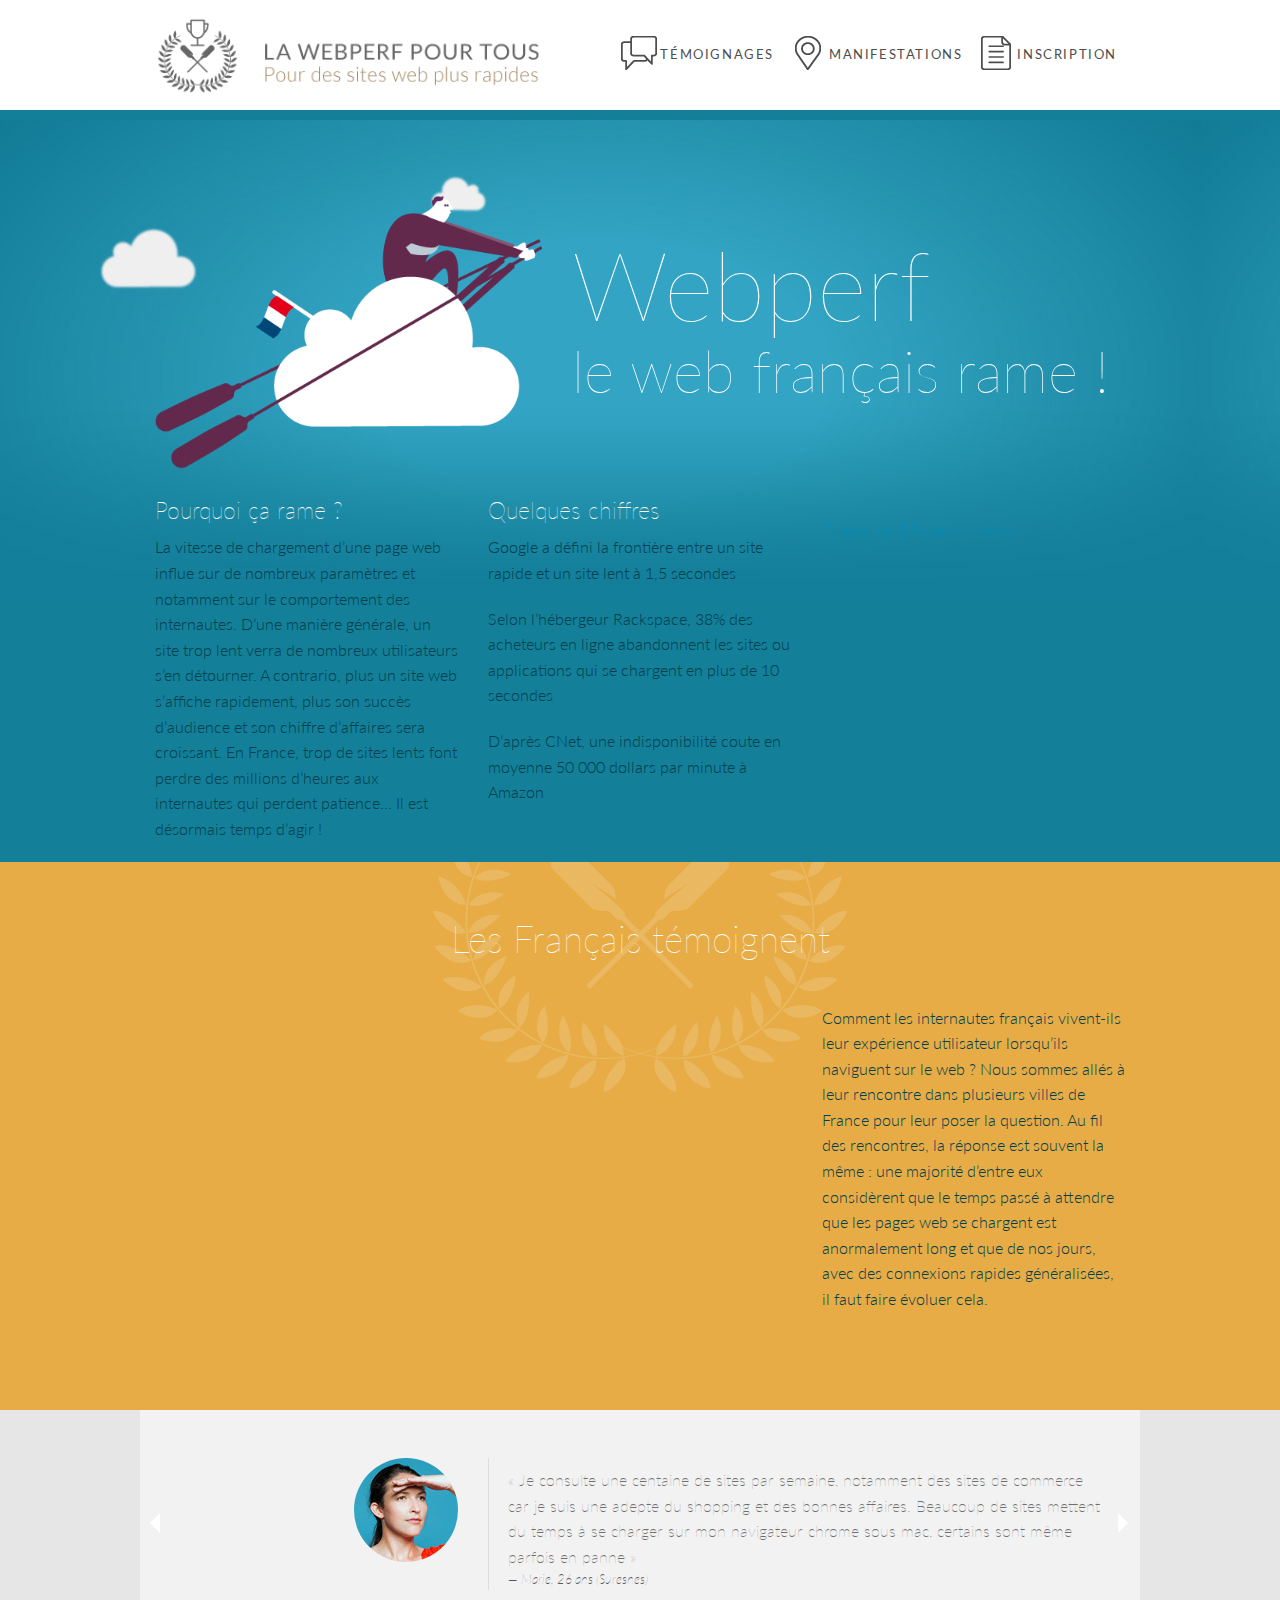
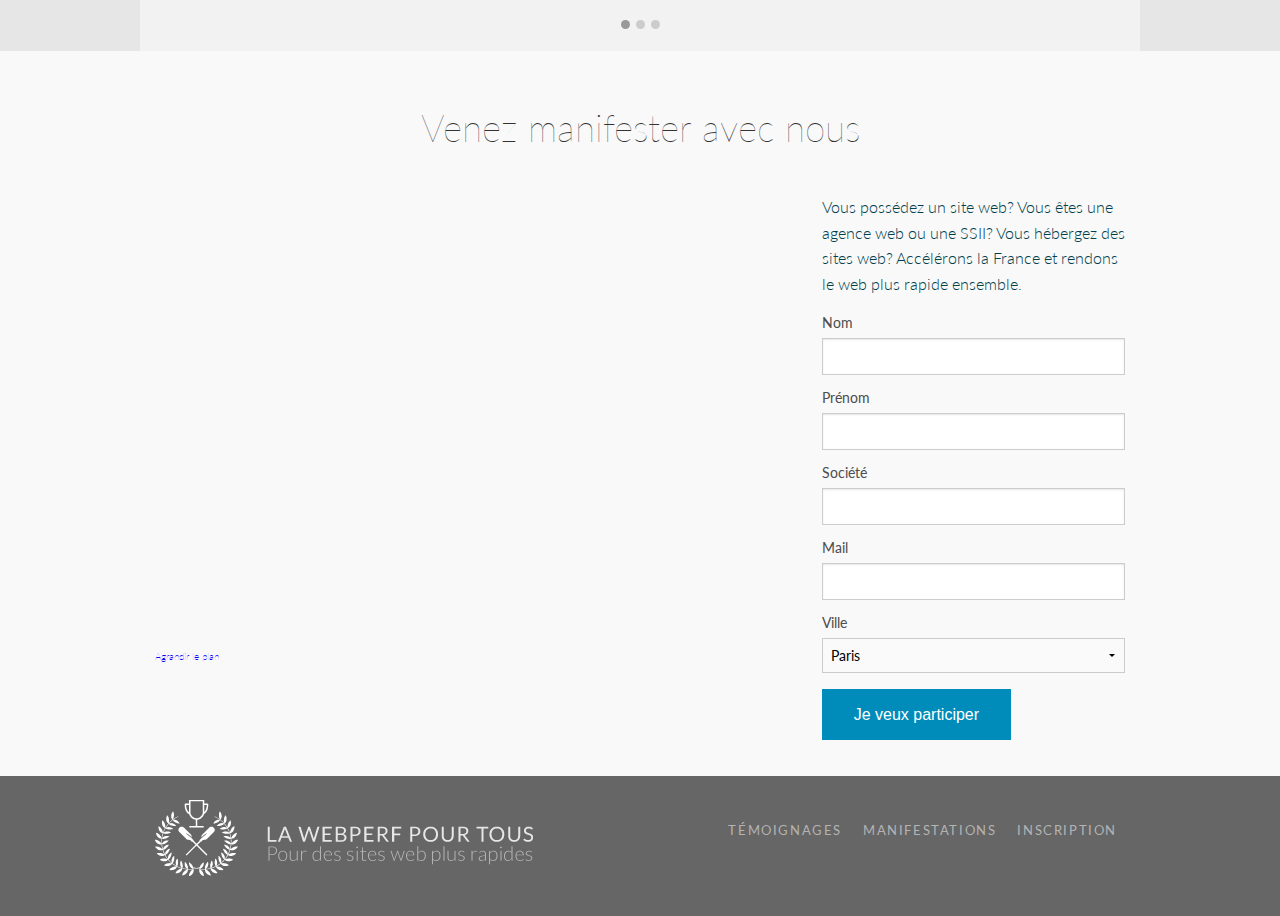
==== foundation-5/index.html @ eb403d14 "text update" ====
<!DOCTYPE html>
<!--[if IE 9]><html class="lt-ie10" lang="en" > <![endif]-->
<html class="no-js" lang="en" >

<head>
  <meta charset="utf-8">
  <meta name="viewport" content="width=device-width, initial-scale=1.0">
  <title>La webperf pour tous</title>

  <!-- If you are using CSS version, only link these 2 files, you may add app.css to use for your overrides if you like. -->
  <link rel="stylesheet" href="css/normalize.css">
  <link rel="stylesheet" href="css/foundation.css">

  <!-- If you are using the gem version, you need this only -->
  <link rel="stylesheet" href="css/app.css">
  <link href='http://fonts.googleapis.com/css?family=Lato:100,300,400,700,100italic,300italic,400italic,700italic' rel='stylesheet' type='text/css'>
  


  <script src="js/vendor/custom.modernizr.js"></script>

</head>
<body>
<div class="fixed">
	<div class="row">
	<div class="medium-5 column">
<a href="#index"><img src="img/logoTxtMid.png" alt="logoTxt"></a>
	</div>
	<div class="medium-7 column">
		<ul>
			<li class="temoignage"><a href="#video"> Témoignages</a></li>
			<li class="manif"><a href="#map"> Manifestations</a></li>
			<li class="sign"><a href="#map"> Inscription</a></li>
		</ul>
	</div>
	</div>
</div>
  <!-- NAV -->
<!--
  <div class="fixed">
  	<nav class="top-bar" data-topbar>
	  	<ul class="title-area">
		  	<li class="name">
			  	<h1><a href="#index"><img src="img/logoTxt.png" alt="logoTxtMid"></a></h1>
			</li> 
	</nav>
  </div>
-->
  <!-- body content here -->
<div id="index">
<section id="home-hero" class="hero" style="background-color:#1a85a1; background-image:url(img/hero.jpg); height:475px;">
	<div class="row">
		<div class="medium-4 large-5 column">
			<img src="img/rameur.png" alt="rameur" height="475px">
		</div>
		<div id="widget-twitter" class="medium-8 large-7 column">
			<h1>Webperf<br><small>le web français rame !</small></h1>

		</div>

	</div>
	<!------ deuxième étage #1a85a1 ---->
	<div class="row clearfix">
		<div class="medium-4 column">
			<h4>Pourquoi ça rame ?</h4>
			<p>La vitesse de chargement d’une page web influe sur de nombreux paramètres et notamment sur le comportement des internautes. D’une manière générale, un site trop lent verra de nombreux utilisateurs s’en détourner. A contrario, plus un site web s’affiche rapidement, plus son succès d’audience et son chiffre d’affaires sera croissant. En France, trop de sites lents font perdre des millions d’heures aux internautes qui perdent patience... Il est désormais temps d’agir !</p>
		</div>
		<div class="medium-4 column">
			<h4>Quelques chiffres</h4>
			<p>Google a défini la frontière entre un site rapide et un site lent à 1,5 secondes</p>
			<p>Selon l’hébergeur Rackspace, 38% des acheteurs en ligne abandonnent les sites ou applications qui se chargent en plus de 10 secondes</p>
			<p>D’après CNet, une indisponibilité coute en moyenne 50 000 dollars par minute à Amazon</p>
		</div>
		<div class="medium-4 column">
			<aside style="margin:2rem 0 2rem 0; height:260px;">
			 <a class="twitter-timeline" href="https://twitter.com/FlorentVincerot" data-widget-id="425033422533177344">Tweets de @FlorentVincerot</a>
<script>!function(d,s,id){var js,fjs=d.getElementsByTagName(s)[0],p=/^http:/.test(d.location)?'http':'https';if(!d.getElementById(id)){js=d.createElement(s);js.id=id;js.src=p+"://platform.twitter.com/widgets.js";fjs.parentNode.insertBefore(js,fjs);}}(document,"script","twitter-wjs");</script>
			</aside>
		</div>
	</div>


	
	<!------ troisième étage ---->
	<div id="video">
		<div class="row clearfix filigrane">
		<h2 class="text-center">Les Français témoignent</h2>
		

		<div class="small-12 medium-7 large-8 column" >
			<div class="flex-video widescreen">
  <iframe src="http://www.youtube.com/embed/aiBt44rrslw" width="400" height="225" frameborder="0" webkitAllowFullScreen mozallowfullscreen allowFullScreen></iframe>
  			</div>


  		</div>
  		<div class="small-12 medium-5 large-4 column">
		<p>Comment les internautes français vivent-ils leur expérience utilisateur lorsqu’ils naviguent sur le web ? Nous sommes allés à leur rencontre dans plusieurs villes de France pour leur poser la question. Au fil des rencontres, la réponse est souvent la même : une majorité d’entre eux considèrent que le temps passé à attendre que les pages web se chargent est anormalement long et que de nos jours, avec des connexions rapides généralisées, il faut faire évoluer cela.</p>
		</div>
<!--
	<div class="small-12 medium-10 medium-offset-2 large-4 large-offset-0 column"><h2>Les français rament</h2>
	<p>Lorem ipsum dolor sit amet, consectetur adipisicing elit, sed do eiusmod tempor incididunt ut labore et dolore magna aliqua. Ut enim ad minim veniam, quis nostrud exercitation ullamco laboris nisi ut aliquip ex ea commodo consequat. Duis aute irure dolor in reprehenderit in voluptate velit esse cillum dolore eu fugiat nulla pariatur. Excepteur sint occaecat cupidatat non proident, sunt in culpa qui officia deserunt mollit anim id est laborum.</p>
	</div>
-->

	</div>
	</div>
	
	<!------ quatrième étage ---->
	<div id="testimonial">
	<div class="row clearfix" style="background-color:#F2F2F2;">

		
		<ul class="example-orbit-content" data-orbit style="margin-top:3em;">
  <li data-orbit-slide="headline-1">
    <div class="small-3 medium-4 column">
    <img src="img/avatar.jpg" alt="avatar" width="104" height="104" style="border-radius:100%;" class="right">
    </div>
    <div class="small-9 medium-8 column">
		<blockquote>« Je consulte une centaine de sites par semaine, notamment des sites de commerce car je suis une adepte du shopping et des bonnes affaires. Beaucoup de sites mettent du temps à se charger sur mon navigateur chrome sous mac, certains sont même parfois en panne »<cite>Marie, 26 ans (Suresnes)</cite>
		</blockquote>
    </div>
  </li>
  <li data-orbit-slide="headline-2">
    <div class="small-4 medium-4 column">
    <img src="img/avatar.jpg" alt="avatar" width="104" height="104" style="border-radius:100%;" class="right">
    </div>
    <div class="small-8 medium-8 column">
		<blockquote>« Passionné de photographie, je charge énormément d’images au cours de ma navigation web. Les sites que je consulte sont souvent lents et j’ai l’impression de perdre mon temps alors que je dispose d’une connexion en fibre optique »<cite>Hervé, 43 ans (Lyon)</cite>
		</blockquote>
    </div>
  </li>
  <li data-orbit-slide="headline-3">
    <div class="small-3 medium-4 column">
    <img src="img/avatar.jpg" alt="avatar" width="104" height="104" style="border-radius:100%;" class="right">
    </div>
    <div class="small-9 medium-8 column">
		<blockquote>« J’ai changé de fournisseur d’accès en pensant que mon surf en ligne allait s’améliorer mais j’ai compris que c’était en fait les sites web qui mettaient beaucoup trop de temps à se charger »<cite>Sophie, 32 ans (Angers)</cite>
		</blockquote>
    </div>
  </li>
</ul>
	</div>
	</div>

	
	<!------ cinquième étage ---->
	<div id="map">
	<div class="row clearfix">
		<h2 style="color:#333;" class="text-center">Venez manifester avec nous</h2>
		

		<div class="small-12 medium-6 large-8 column">
			<iframe width="100%" height="450px" frameborder="0" scrolling="no" marginheight="0" marginwidth="0" src="https://maps.google.fr/maps?f=q&amp;source=embed&amp;hl=fr&amp;geocode=&amp;q=paris&amp;aq=&amp;sll=46.301406,4.833984&amp;sspn=4.326434,8.217773&amp;gl=fr&amp;ie=UTF8&amp;hq=&amp;hnear=Paris,+%C3%8Ele-de-France&amp;t=m&amp;ll=46.589069,3.295898&amp;spn=10.5718,17.578125&amp;z=5&amp;iwloc=A&amp;output=embed">
			</iframe><br /><small><a href="https://maps.google.fr/maps?f=q&amp;source=embed&amp;hl=fr&amp;geocode=&amp;q=paris&amp;aq=&amp;sll=46.301406,4.833984&amp;sspn=4.326434,8.217773&amp;gl=fr&amp;ie=UTF8&amp;hq=&amp;hnear=Paris,+%C3%8Ele-de-France&amp;t=m&amp;ll=46.589069,3.295898&amp;spn=10.5718,17.578125&amp;z=5&amp;iwloc=A" style="color:#0000FF;text-align:left">Agrandir le plan</a></small>


  		</div>
  		<div class="small-12 medium-6 large-4 column">
		<p>Vous possédez un site web? Vous êtes une agence web ou une SSII? Vous hébergez des sites web? Accélérons la France et rendons le web plus rapide ensemble.</p>
		
		<form>
  <div class="row">
    <div class="large-12 columns">
      <label>Nom</label>
      <input type="text"  />
    </div>
  </div>
  <div class="row">
    <div class="large-12 columns">
      <label>Prénom</label>
      <input type="text" />
    </div>
  </div>
  <div class="row">
    <div class="large-12 columns">
      <label>Société</label>
      <input type="text" />
    </div>
  </div>  
  <div class="row">
    <div class="large-12 columns">
      <label>Mail</label>
      <input type="text" />
    </div>
  </div>
  <div class="row">
	  <div class="large-12 columns">
		  <label>Ville</label>
  <select name="ville" size="1">
<option>Paris
<option>Lyon
<option>Marseille
<option>Strasbourg
<option>Lille
<option>Toulouse
<option>Nantes
<option>Rennes
<option>Angers
<option>Nice
<option>Montpellier
<option>Bordeaux
<option>Dijon
<option>Besançon
<option>Grenoble
<option>Brest
<option>Reims
<option>Clermont-Ferrand
<option>Caen
<option>Poitiers
<option>Rouen
<option>Mulhouse
<option>Ma ville n'est pas listée


</select>
</div>
</div>
	
  <button type="submit">Je veux participer</button>	
  </form>
  
  

		
		</div>


	</div>
	</div>


<div id="footer">
		<div class="row clearfix">
	<div class="medium-8 large-6 column">
<a href="#index" id="logoWhite"><img src="img/logoTxtWhite.png" alt="logoTxt"></a>
	</div>
	<div class="medium-4 large-6 column">
		<ul>
			<li><a href="#video"> Témoignages</a></li>
			<li><a href="#map"> Manifestations</a></li>
			<li><a href="#map"> Inscription</a></li>
		</ul>
	</div>
	</div>
</div>
<!--
<div class="footer-bottom">

	<div class="row">
		<div class="medium-4 medium-4 push-8 columns">
		<ul class="social">
			<li><a href="#">Link</a></li>
			<li><a href="#">Link</a></li>
			<li><a href="#">Link</a></li>
		</ul>
		
		</div>
		<div class="medium-8 medium-8 pull-4 columns">
		<a class="logo" href="#">Logo</a>
		<ul class="links">
			<li><a href="#">Link</a></li>
			<li><a href="#">Link</a></li>
			<li><a href="#">Link</a></li>
			<li><a href="#">Link</a></li>
			<li><a href="#">Link</a></li>
		</ul>
			
		</div>
	</div>
</div>
-->
</section>


</div>


</div>



  <script src="js/vendor/jquery.js"></script>
  <script src="js/foundation.min.js"></script>
  <script>
$(document).foundation({
  orbit: {
    animation: 'slide',
    pause_on_hover: true,
    animation_speed: 280,
    navigation_arrows: true,
    bullets: true,
    slide_number: false,
    stack_on_small: false,
    timer: false,
  }
});
</script>
</body>
</html>
---- foundation-5/css/app.css ----
body {background-color: #137f99; color:#FFF; font-family: 'Lato', sans-serif; font-weight: 100;}
.fixed {background-color:#fff;padding: 1rem; width: 100%;}
.fixed ul, #footer ul {display: block; float: right; margin-top: 1rem; list-style: none;}
.fixed li, #footer li {display: inline-block;padding: 0 0.5rem;}
.fixed a, #footer a {color: #4d4d4d; font-weight: 400; text-transform: uppercase; font-size: 0.8rem; letter-spacing: 0.1rem;}
.fixed a:hover, #footer a {color: #A3855E;}

.fixed li {background: url(../img/icone42x.png) no-repeat; height: 42px; padding-left: 42px; padding-top: 8px;}
li.temoignage {}
li.manif {background-position-y: -42px;}
li.sign {background-position-y: -84px;}

.top-bar {background-color: #eeeaea; height:64px; padding-top: 4px;}
.top-bar.expanded .title-area { background-color: #eeeaea; height: 64px;}
.top-bar-section ul {margin-top: 0; background-color: #eeeaea;}
.top-bar-section li a:not(.button) {
    padding: 0px 15px;
    line-height: 45px;
    background: none repeat scroll 0% 0% #eeeaea;
}

.top-bar-section li a:not(.button):hover {
    padding: 0px 15px;
    line-height: 45px;
    background: none repeat scroll 0% 0% #e8e3e3;
    margin-top: 15px;
}
.top-bar-section ul li > a {color: #4D4D4D;}
.top-bar-section ul li > a:hover {color: #4D4D4D;}
#home-hero {margin-top: 7.5rem;}

#home-hero h1, #home-hero h2, #home-hero h1 small, #home-hero h4{color:#FFF; font-family: 'Lato', sans-serif; font-weight: 100;}

#home-hero h1{line-height: 4.5rem; margin-top: 8rem; font-size: 6rem;margin-bottom: 3rem;}
#home-hero h1 small {line-height: 1rem;}
h2 {margin: 3.2rem 0 2.5rem 0;}
#widget-twitter {}





#home-hero p{color: #003F4E ; font-family: 'Lato', sans-serif; font-weight: 300;}

#video {background-color:#E7AC45;}

#testimonial {background-color:#E6E6E6;}
#map {background-color:#F9F9F9;}
#footer { background-color: #666; padding: 1.5rem 0;}
#footer a {color: #B3B3B3;}
#logoWhite {display: block; margin-bottom: 1rem;}

.footer-bottom {
    background: none repeat scroll 0% 0% rgb(51, 51, 51);
    padding: 24px 0px 10px;
    color: rgb(102,102,102);
}
.filigrane {background:url(../img/bg_ecusson.png) no-repeat center -150px ;}

.footer-bottom ul.links li a {color: rgb (102, 102, 102);}
.footer-bottom ul.links li a:hover {color: rgb (119, 119, 119);}

.logo {display:inline-block; float:left;}
.footer-bottom ul.links { display: block; margin-bottom: 8px;} 
.footer-bottom ul.links li { margin:0; display: inline-block; padding: 0;}
.footer-bottom ul.links li a {color: rgb (102, 102, 102) !important; text-decoration: underline;}
.footer-bottom ul.links li a:hover {color: rgb (119, 119, 119);}

/* - - - - - - - - - - - - M E D I A    Q U E R I E S - - - - - - - - - - - -  */
/*Small screens*/
@media only screen { 


} /* Define mobile styles */

@media only screen and (max-width: 40em) { 
	#home-hero h1{line-height: 2.5rem; margin-top: 1rem; font-size: 4rem;margin-bottom: 2rem;}
	#home-hero h2, #home-hero h4{font-weight: 300;}
	.fixed ul, #footer ul {width: 90%; margin: 0 auto; text-align: center; float: none;}
	
} /* max-width 640px, mobile-only styles, use when QAing mobile issues */

/* // Medium screens */
@media only screen and (min-width: 40.063em) { } /* min-width 641px, medium screens */

@media only screen and (min-width: 40.063em) and (max-width: 64em) { } /* min-width 641px and max-width 1024px, use when QAing tablet-only issues */

/* // Large screens */
@media only screen and (min-width: 64.063em) { } /* min-width 1025px, large screens */

@media only screen and (min-width: 64.063em) and (max-width: 90em) { } /* min-width 1024px and max-width 1440px, use when QAing large screen-only issues */

/* // XLarge screens */
@media only screen and (min-width: 90.063em) { } /* min-width 1441px, xlarge screens */

@media only screen and (min-width: 90.063em) and (max-width: 120em) { } /* min-width 1441px and max-width 1920px, use when QAing xlarge screen-only issues */

/* // XXLarge screens */
@media only screen and (min-width: 120.063em) { } /* min-width 1921px, xlarge screens */
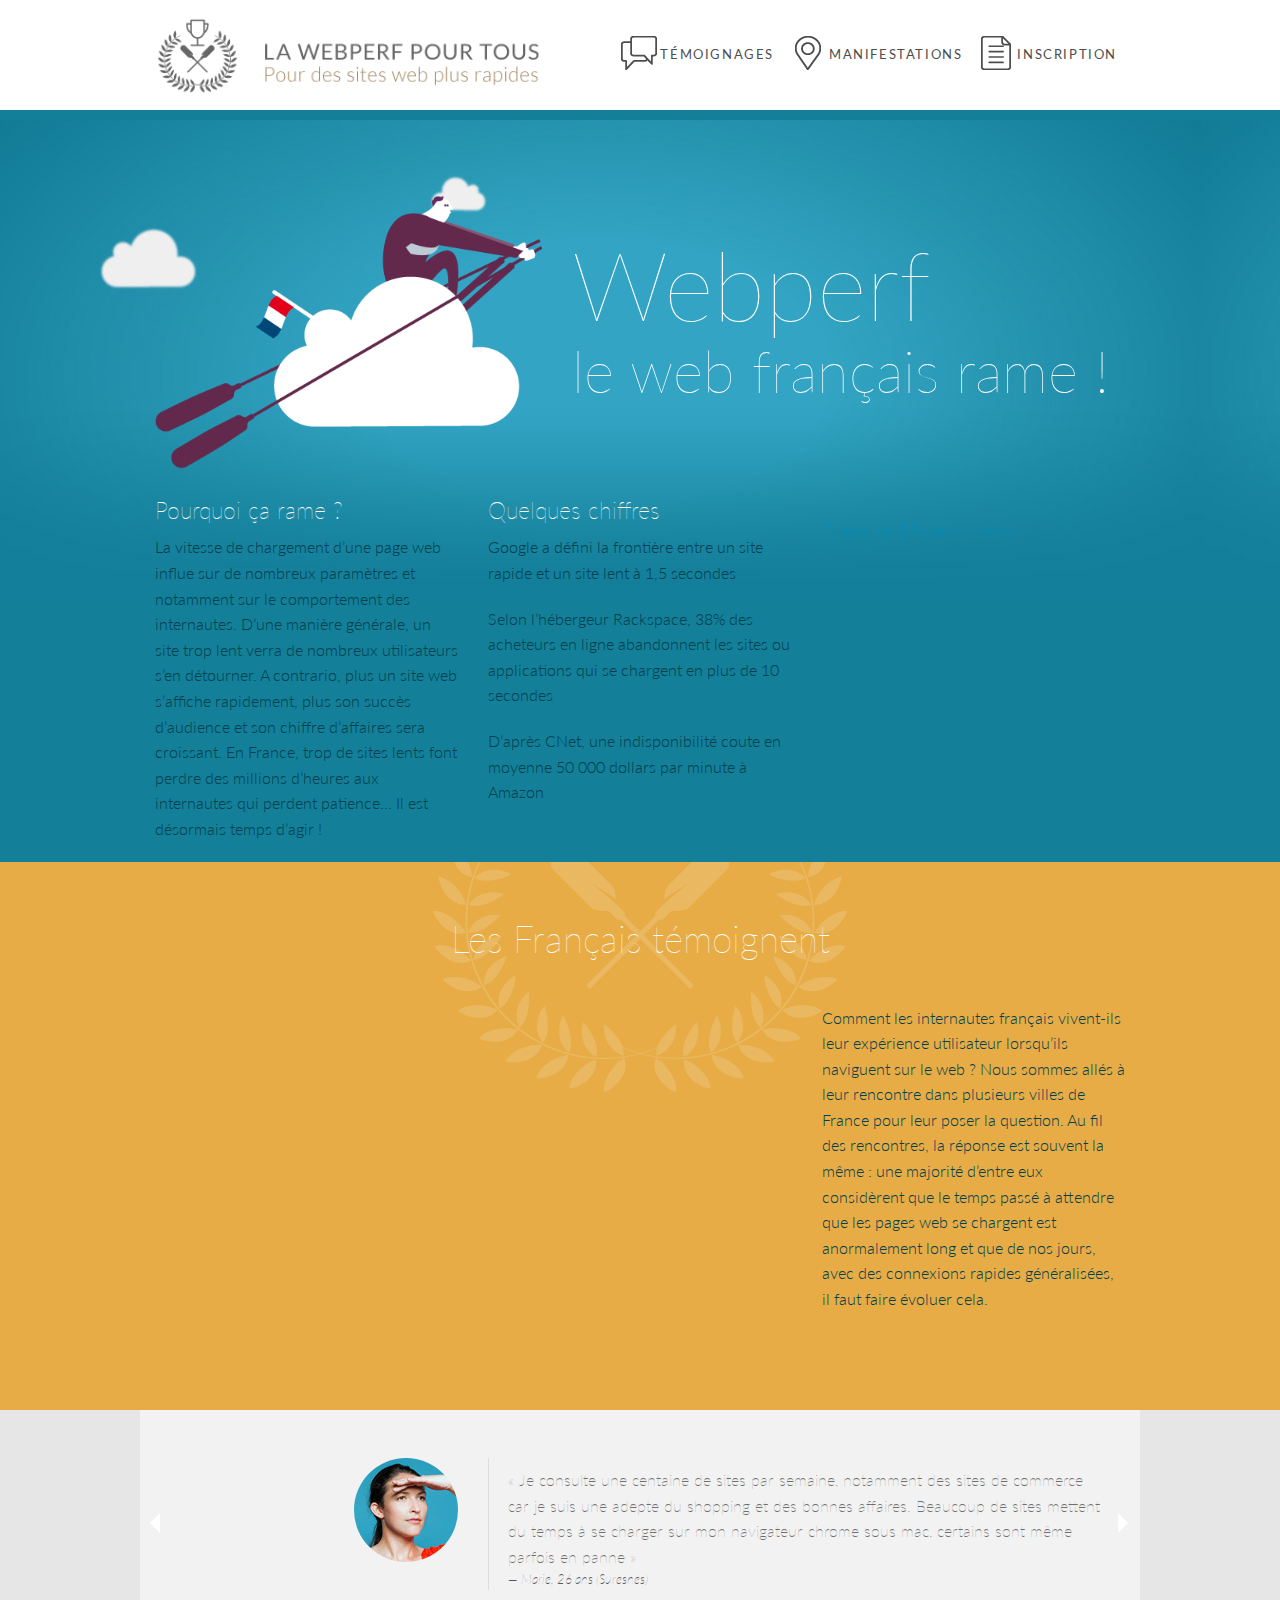
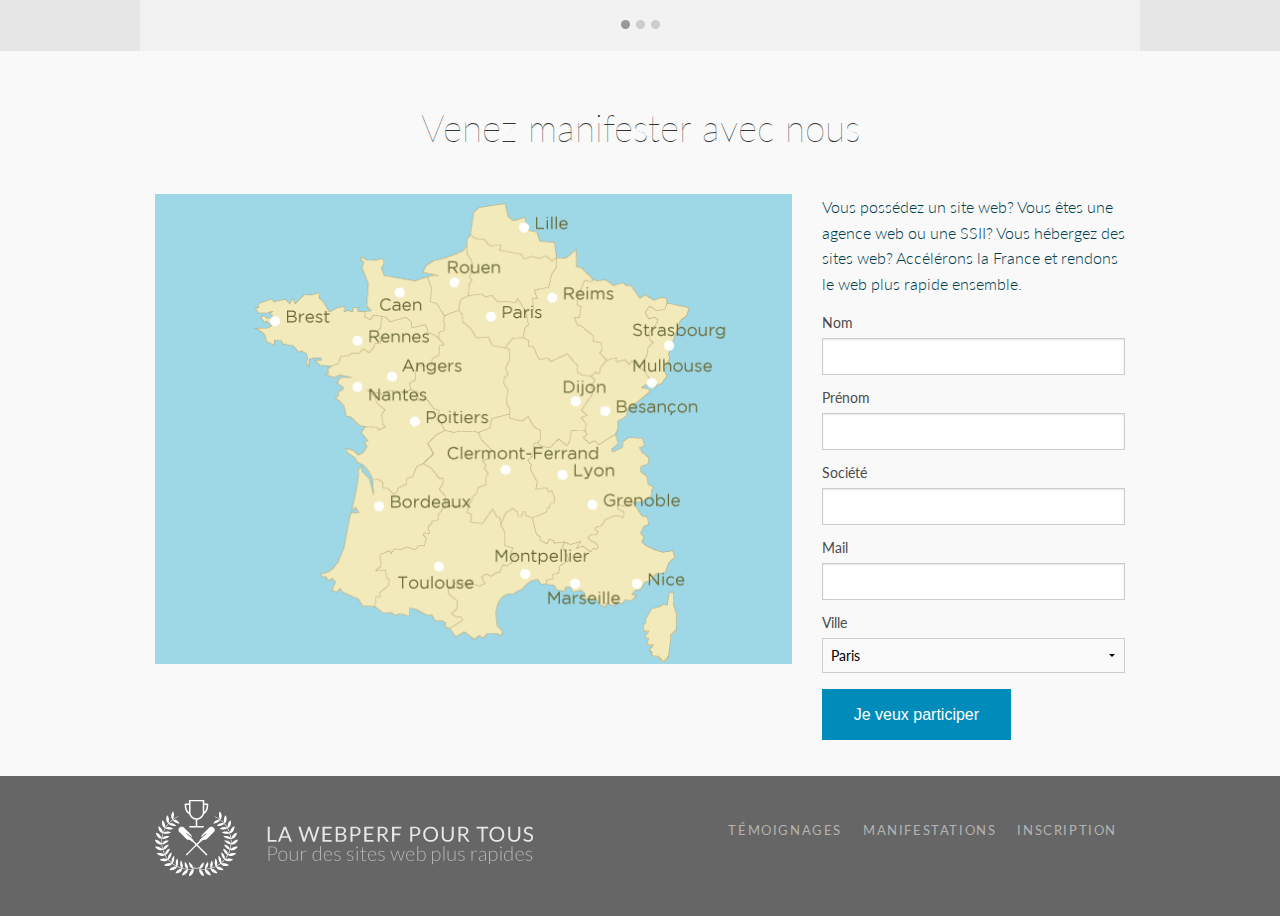
==== commit a7ac4aa4: "delete google map, bitmap map added" ====
--- a/foundation-5/index.html
+++ b/foundation-5/index.html
@@ -151,10 +151,8 @@
 		
 
 		<div class="small-12 medium-6 large-8 column">
-			<iframe width="100%" height="450px" frameborder="0" scrolling="no" marginheight="0" marginwidth="0" src="https://maps.google.fr/maps?f=q&amp;source=embed&amp;hl=fr&amp;geocode=&amp;q=paris&amp;aq=&amp;sll=46.301406,4.833984&amp;sspn=4.326434,8.217773&amp;gl=fr&amp;ie=UTF8&amp;hq=&amp;hnear=Paris,+%C3%8Ele-de-France&amp;t=m&amp;ll=46.589069,3.295898&amp;spn=10.5718,17.578125&amp;z=5&amp;iwloc=A&amp;output=embed">
-			</iframe><br /><small><a href="https://maps.google.fr/maps?f=q&amp;source=embed&amp;hl=fr&amp;geocode=&amp;q=paris&amp;aq=&amp;sll=46.301406,4.833984&amp;sspn=4.326434,8.217773&amp;gl=fr&amp;ie=UTF8&amp;hq=&amp;hnear=Paris,+%C3%8Ele-de-France&amp;t=m&amp;ll=46.589069,3.295898&amp;spn=10.5718,17.578125&amp;z=5&amp;iwloc=A" style="color:#0000FF;text-align:left">Agrandir le plan</a></small>
-
-
+			
+<img src="img/carte.png" alt="carte" width="642" height="474">
   		</div>
   		<div class="small-12 medium-6 large-4 column">
 		<p>Vous possédez un site web? Vous êtes une agence web ou une SSII? Vous hébergez des sites web? Accélérons la France et rendons le web plus rapide ensemble.</p>
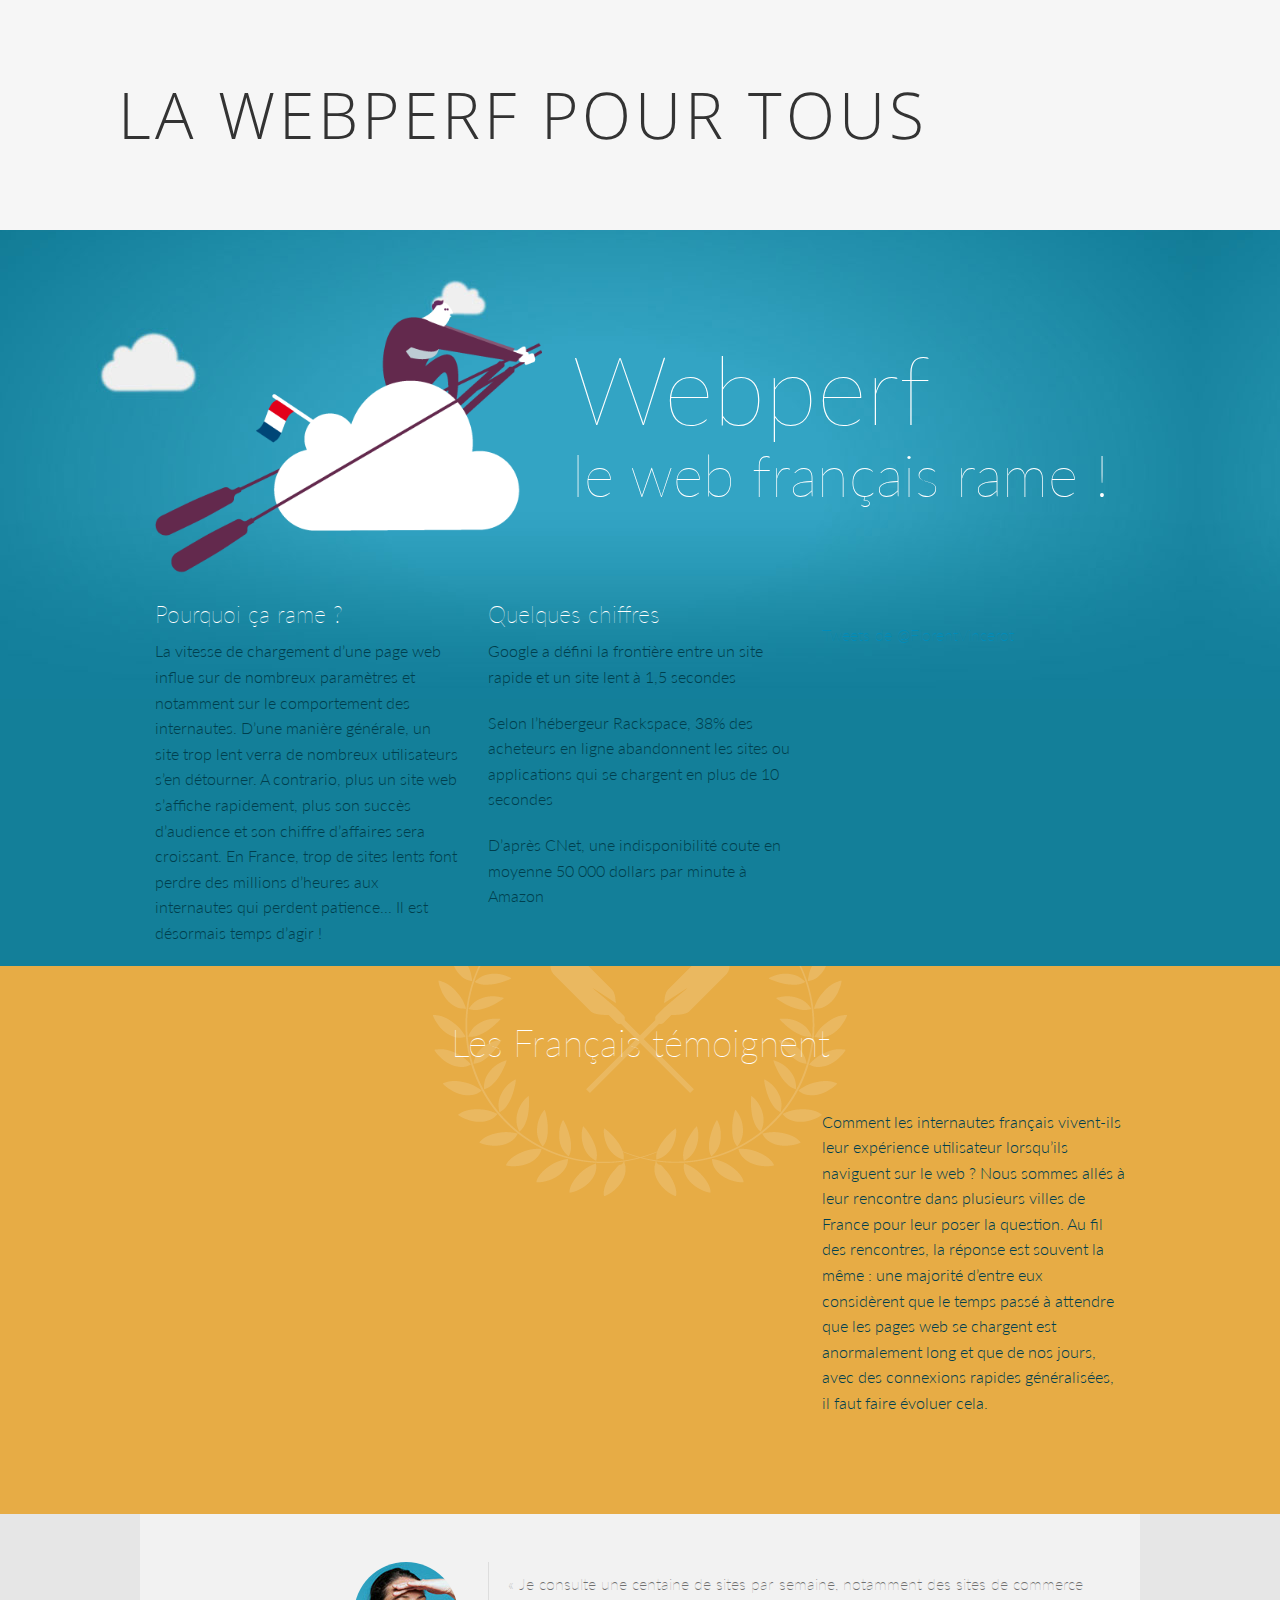
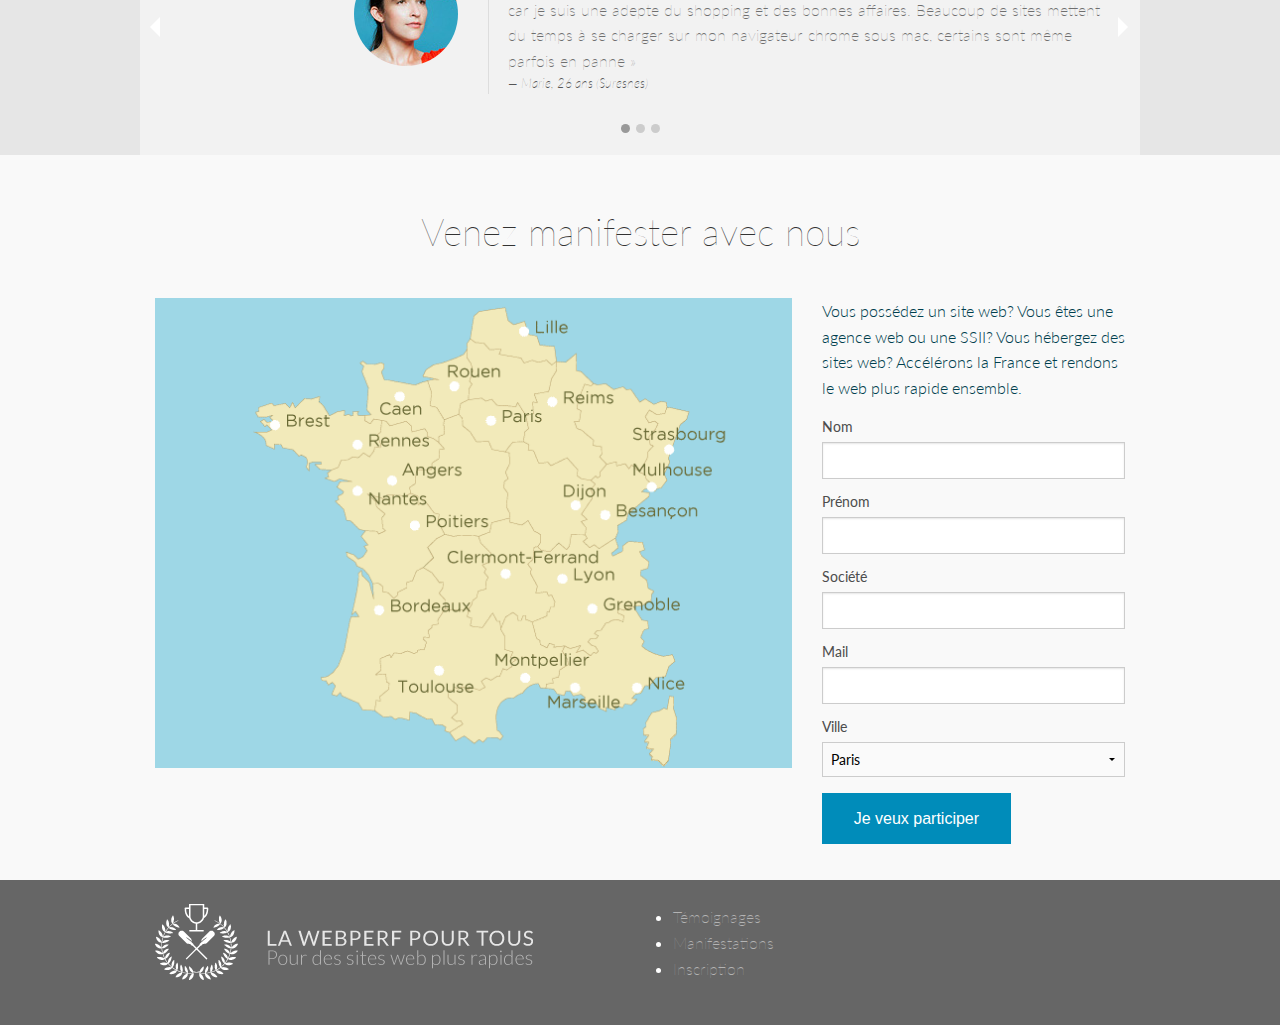
==== commit b5078a05: "add files to test the blueprint menu" ====
--- a/foundation-5/index.html
+++ b/foundation-5/index.html
@@ -10,6 +10,9 @@
   <!-- If you are using CSS version, only link these 2 files, you may add app.css to use for your overrides if you like. -->
   <link rel="stylesheet" href="css/normalize.css">
   <link rel="stylesheet" href="css/foundation.css">
+  
+<!--   		<link rel="stylesheet" type="text/css" href="css/default.css" /> -->
+		<link rel="stylesheet" type="text/css" href="css/component.css" />
 
   <!-- If you are using the gem version, you need this only -->
   <link rel="stylesheet" href="css/app.css">
@@ -21,12 +24,41 @@
 
 </head>
 <body>
+			<div class="cbp-af-header">
+				<div class="cbp-af-inner">
+					<h1>LA WEBPERF POUR TOUS</h1>
+					<nav>
+						<a href="#">Broccoli</a>
+						<a href="#">Almonds</a>
+						<a href="#">Pears</a>
+						<a href="#">Oranges</a>
+					</nav>
+				</div>
+			</div>
+<!--
+<div class="fixed">
+  <nav class="top-bar" data-topbar>
+	  <ul class="title-area">
+	  	<li class="name"><h1>la webperf pour tous</h1></li>
+	  	 <li class="toggle-topbar menu-icon"><a href="#">Menu</a></li>
+	  </ul>
+	  <section class="top-bar-section">
+	  	<ul class="right">
+	  		<li class="temoignage"><a href="#video"> Témoignages</a></li>
+			<li class="manif"><a href="#map"> Manifestations</a></li>
+			<li class="sign"><a href="#map"> Inscription</a></li>
+	  	</ul>
+	  </section>
+  </nav>
+</div>
+-->
+<!--
 <div class="fixed">
 	<div class="row">
+	<div class="medium-7 column"><img src="img/logo.png" alt="logoTxt" class="left">
+<a href="#index" id="logotype">LA WEBPERF POUR TOUS<br><span>Pour des sites web plus rapides</span></a>
+	</div>
 	<div class="medium-5 column">
-<a href="#index"><img src="img/logoTxtMid.png" alt="logoTxt"></a>
-	</div>
-	<div class="medium-7 column">
 		<ul>
 			<li class="temoignage"><a href="#video"> Témoignages</a></li>
 			<li class="manif"><a href="#map"> Manifestations</a></li>
@@ -35,6 +67,7 @@
 	</div>
 	</div>
 </div>
+-->
   <!-- NAV -->
 <!--
   <div class="fixed">
@@ -47,7 +80,7 @@
   </div>
 -->
   <!-- body content here -->
-<div id="index">
+<div id="index" style="margin-top:14em">
 <section id="home-hero" class="hero" style="background-color:#1a85a1; background-image:url(img/hero.jpg); height:475px;">
 	<div class="row">
 		<div class="medium-4 large-5 column">
@@ -294,5 +327,8 @@
   }
 });
 </script>
+		<!-- classie.js by @desandro: https://github.com/desandro/classie -->
+		<script src="js/classie.js"></script>
+		<script src="js/cbpAnimatedHeader.min.js"></script>
 </body>
 </html>--- a/foundation-5/css/default.css
+++ b/foundation-5/css/default.css
@@ -0,0 +1,211 @@
+/* General Blueprint Style */
+@import url(http://fonts.googleapis.com/css?family=Lato:300,400,700);
+@font-face {
+	font-family: 'bpicons';
+	src:url('../fonts/bpicons/bpicons.eot');
+	src:url('../fonts/bpicons/bpicons.eot?#iefix') format('embedded-opentype'),
+		url('../fonts/bpicons/bpicons.woff') format('woff'),
+		url('../fonts/bpicons/bpicons.ttf') format('truetype'),
+		url('../fonts/bpicons/bpicons.svg#bpicons') format('svg');
+	font-weight: normal;
+	font-style: normal;
+} /* Made with http://icomoon.io/ */
+
+*, *:after, *:before { -webkit-box-sizing: border-box; -moz-box-sizing: border-box; box-sizing: border-box; }
+body, html { font-size: 100%; padding: 0; margin: 0;}
+
+/* Clearfix hack by Nicolas Gallagher: http://nicolasgallagher.com/micro-clearfix-hack/ */
+.clearfix:before, .clearfix:after { content: " "; display: table; }
+.clearfix:after { clear: both; }
+
+body {
+    font-family: 'Lato', Calibri, Arial, sans-serif;
+    color: #47a3da;
+}
+
+a {
+	color: #f0f0f0;
+	text-decoration: none;
+}
+
+a:hover {
+	color: #000;
+}
+
+.container {
+	position: relative;
+	margin-top: 15em;
+}
+
+.container > header,
+.main section > div {
+	width: 90%;
+	max-width: 69em;
+	margin: 0 auto;
+	padding: 2.875em 1.875em 1.875em;
+}
+
+.container > header h1 {
+	font-size: 2.125em;
+	line-height: 1.3;
+	margin: 0 0 0.6em 0;
+	float: left;
+	font-weight: 400;
+}
+
+.container > header > span {
+	display: block;
+	position: relative;
+	z-index: 9999;
+	font-weight: 700;
+	text-transform: uppercase;
+	letter-spacing: 0.5em;
+	padding: 0 0 0.6em 0.1em;
+}
+
+.container > header > span span:after {
+	width: 30px;
+	height: 30px;
+	left: -12px;
+	font-size: 50%;
+	top: -8px;
+	font-size: 75%;
+	position: relative;
+}
+
+.container > header > span span:hover:before {
+	content: attr(data-content);
+	text-transform: none;
+	text-indent: 0;
+	letter-spacing: 0;
+	font-weight: 300;
+	font-size: 110%;
+	padding: 0.8em 1em;
+	line-height: 1.2;
+	text-align: left;
+	left: auto;
+	margin-left: 4px;
+	position: absolute;
+	color: #fff;
+	background: #47a3da;
+}
+
+.container > header nav {
+	float: right;
+	text-align: center;
+}
+
+.container > header nav a {
+	display: inline-block;
+	position: relative;
+	text-align: left;
+	width: 2.5em;
+	height: 2.5em;
+	background: #fff;
+	border-radius: 50%;
+	margin: 0 0.1em;
+	border: 4px solid #47a3da;
+}
+
+.container > header nav a > span {
+	display: none;
+}
+
+.container > header nav a:hover:before {
+	content: attr(data-info);
+	color: #47a3da;
+	position: absolute;
+	width: 600%;
+	top: 120%;
+	text-align: right;
+	right: 0;
+	pointer-events: none;
+}
+
+.container > header nav a:hover {
+	background: #47a3da;
+}
+
+.bp-icon:after {
+	font-family: 'bpicons';
+	speak: none;
+	font-style: normal;
+	font-weight: normal;
+	font-variant: normal;
+	text-transform: none;
+	text-align: center;
+	color: #47a3da;
+	-webkit-font-smoothing: antialiased;
+}
+
+.container > header nav .bp-icon:after {
+	position: absolute;
+	top: 0;
+	left: 0;
+	width: 100%;
+	height: 100%;
+	line-height: 2;
+	text-indent: 0;
+}
+
+.container > header nav a:hover:after {
+	color: #fff;
+}
+
+.bp-icon-next:after {
+	content: "\e000";
+}
+.bp-icon-drop:after {
+	content: "\e001";
+}
+.bp-icon-archive:after {
+	content: "\e002";
+}
+.bp-icon-about:after {
+	content: "\e003";
+}
+.bp-icon-prev:after {
+	content: "\e004";
+}
+
+.main > section:nth-child(even) {
+	background: #87cef8;
+	color: #fff;
+}
+
+.main section:first-child > div {
+	padding-top: 0em;
+}
+
+.main section p {
+	margin: 0;
+	padding: 1em 0;
+	font-size: 1.8em;
+	line-height: 1.5;
+}
+
+@media screen and (max-width: 55em) {
+
+	.container > header h1,
+	.container > header nav {
+		float: none;
+	}
+
+	.container > header > span,
+	.container > header h1 {
+		text-align: center;
+	}
+
+	.container > header nav {
+		margin: 0 auto;
+	}
+
+	.container > header > span {
+		text-indent: 30px;
+	}
+
+	.main section p {
+		padding: 2em 5%;
+		font-size: 1.4em;
+	}
+}--- a/foundation-5/css/component.css
+++ b/foundation-5/css/component.css
@@ -0,0 +1,128 @@
+.cbp-af-header {
+	position: fixed;
+	top: 0;
+	left: 0;
+	width: 100%;
+	background: #f6f6f6;
+	z-index: 10000;
+	height: 230px;
+	overflow: hidden;
+	-webkit-transition: height 0.3s;
+	-moz-transition: height 0.3s;
+	transition: height 0.3s;
+}
+
+.cbp-af-header .cbp-af-inner {
+	width: 90%;
+	max-width: 69em;
+	margin: 0 auto;
+	padding: 0 1.875em;
+}
+
+.cbp-af-header h1,
+.cbp-af-header nav {
+	display: inline-block;
+	position: relative;
+}
+
+ /* We just have one-lined elements, so we'll center the elements with the line-height set to the height of the header */
+.cbp-af-header h1,
+.cbp-af-header nav a {
+	line-height: 230px;
+}
+
+.cbp-af-header h1 {
+	text-transform: uppercase;
+	color: #333;
+	letter-spacing: 4px;
+	font-size: 4em;
+	margin: 0;
+	float: left;
+}
+
+.cbp-af-header nav {
+	float: right;
+}
+
+.cbp-af-header nav a {
+	color: #aaa;
+	font-weight: 700;
+	margin: 0 0 0 20px;
+	font-size: 1.4em;
+}
+
+.cbp-af-header nav a:hover {
+	color: #333;
+}
+
+/* Transitions and class for reduced height */
+.cbp-af-header h1,
+.cbp-af-header nav a {
+	-webkit-transition: all 0.3s;
+	-moz-transition: all 0.3s;
+	transition: all 0.3s;
+}
+
+.cbp-af-header.cbp-af-header-shrink {
+	height: 90px;
+}
+
+.cbp-af-header.cbp-af-header-shrink h1,
+.cbp-af-header.cbp-af-header-shrink nav a {
+	line-height: 90px;
+}
+
+.cbp-af-header.cbp-af-header-shrink h1 {
+	font-size: 2em;
+}
+
+/* Example Media Queries */
+@media screen and (max-width: 55em) {
+	
+	.cbp-af-header .cbp-af-inner {
+		width: 100%;
+	}
+
+	.cbp-af-header h1,
+	.cbp-af-header nav {
+		display: block;
+		margin: 0 auto;
+		text-align: center;
+		float: none;
+	}
+
+	.cbp-af-header h1,
+	.cbp-af-header nav a {
+		line-height: 115px;
+	}
+
+	.cbp-af-header nav a {
+		margin: 0 10px;
+	}
+
+	.cbp-af-header.cbp-af-header-shrink h1,
+	.cbp-af-header.cbp-af-header-shrink nav a {
+		line-height: 45px;
+	}
+
+	.cbp-af-header.cbp-af-header-shrink h1 {
+		font-size: 2em;
+	}
+
+	.cbp-af-header.cbp-af-header-shrink nav a {
+		font-size: 1em;
+	}
+}
+
+@media screen and (max-width: 32.25em) {
+	.cbp-af-header nav a {
+		font-size: 1em;
+	}
+}
+
+@media screen and (max-width: 24em) {
+	.cbp-af-header nav a,
+	.cbp-af-header.cbp-af-header-shrink nav a {
+		line-height: 1;
+	}
+}
--- a/foundation-5/css/app.css
+++ b/foundation-5/css/app.css
@@ -1,15 +1,24 @@
 body {background-color: #137f99; color:#FFF; font-family: 'Lato', sans-serif; font-weight: 100;}
+/*
 .fixed {background-color:#fff;padding: 1rem; width: 100%;}
 .fixed ul, #footer ul {display: block; float: right; margin-top: 1rem; list-style: none;}
 .fixed li, #footer li {display: inline-block;padding: 0 0.5rem;}
 .fixed a, #footer a {color: #4d4d4d; font-weight: 400; text-transform: uppercase; font-size: 0.8rem; letter-spacing: 0.1rem;}
 .fixed a:hover, #footer a {color: #A3855E;}
+.fixed a span {color: #A3855E;}
+*/
 
-.fixed li {background: url(../img/icone42x.png) no-repeat; height: 42px; padding-left: 42px; padding-top: 8px;}
+#logotype {font-size: 1.2rem; line-height: 1rem; margin-top: 1rem;}
+#logotype span {font-size: 0.8rem;}
+
+
+li.temoignage, li.manif,li.sign {background: url(../img/icone42x.png) no-repeat;}
+li.name {background: url(../img/logo.png) no-repeat;}
 li.temoignage {}
 li.manif {background-position-y: -42px;}
 li.sign {background-position-y: -84px;}
 
+/*
 .top-bar {background-color: #eeeaea; height:64px; padding-top: 4px;}
 .top-bar.expanded .title-area { background-color: #eeeaea; height: 64px;}
 .top-bar-section ul {margin-top: 0; background-color: #eeeaea;}
@@ -27,7 +36,7 @@
 }
 .top-bar-section ul li > a {color: #4D4D4D;}
 .top-bar-section ul li > a:hover {color: #4D4D4D;}
-#home-hero {margin-top: 7.5rem;}
+*/
 
 #home-hero h1, #home-hero h2, #home-hero h1 small, #home-hero h4{color:#FFF; font-family: 'Lato', sans-serif; font-weight: 100;}
 
@@ -76,7 +85,7 @@
 @media only screen and (max-width: 40em) { 
 	#home-hero h1{line-height: 2.5rem; margin-top: 1rem; font-size: 4rem;margin-bottom: 2rem;}
 	#home-hero h2, #home-hero h4{font-weight: 300;}
-	.fixed ul, #footer ul {width: 90%; margin: 0 auto; text-align: center; float: none;}
+/* 	.fixed ul, #footer ul {width: 90%; margin: 0 auto; text-align: center; float: none;} */
 	
 } /* max-width 640px, mobile-only styles, use when QAing mobile issues */
 
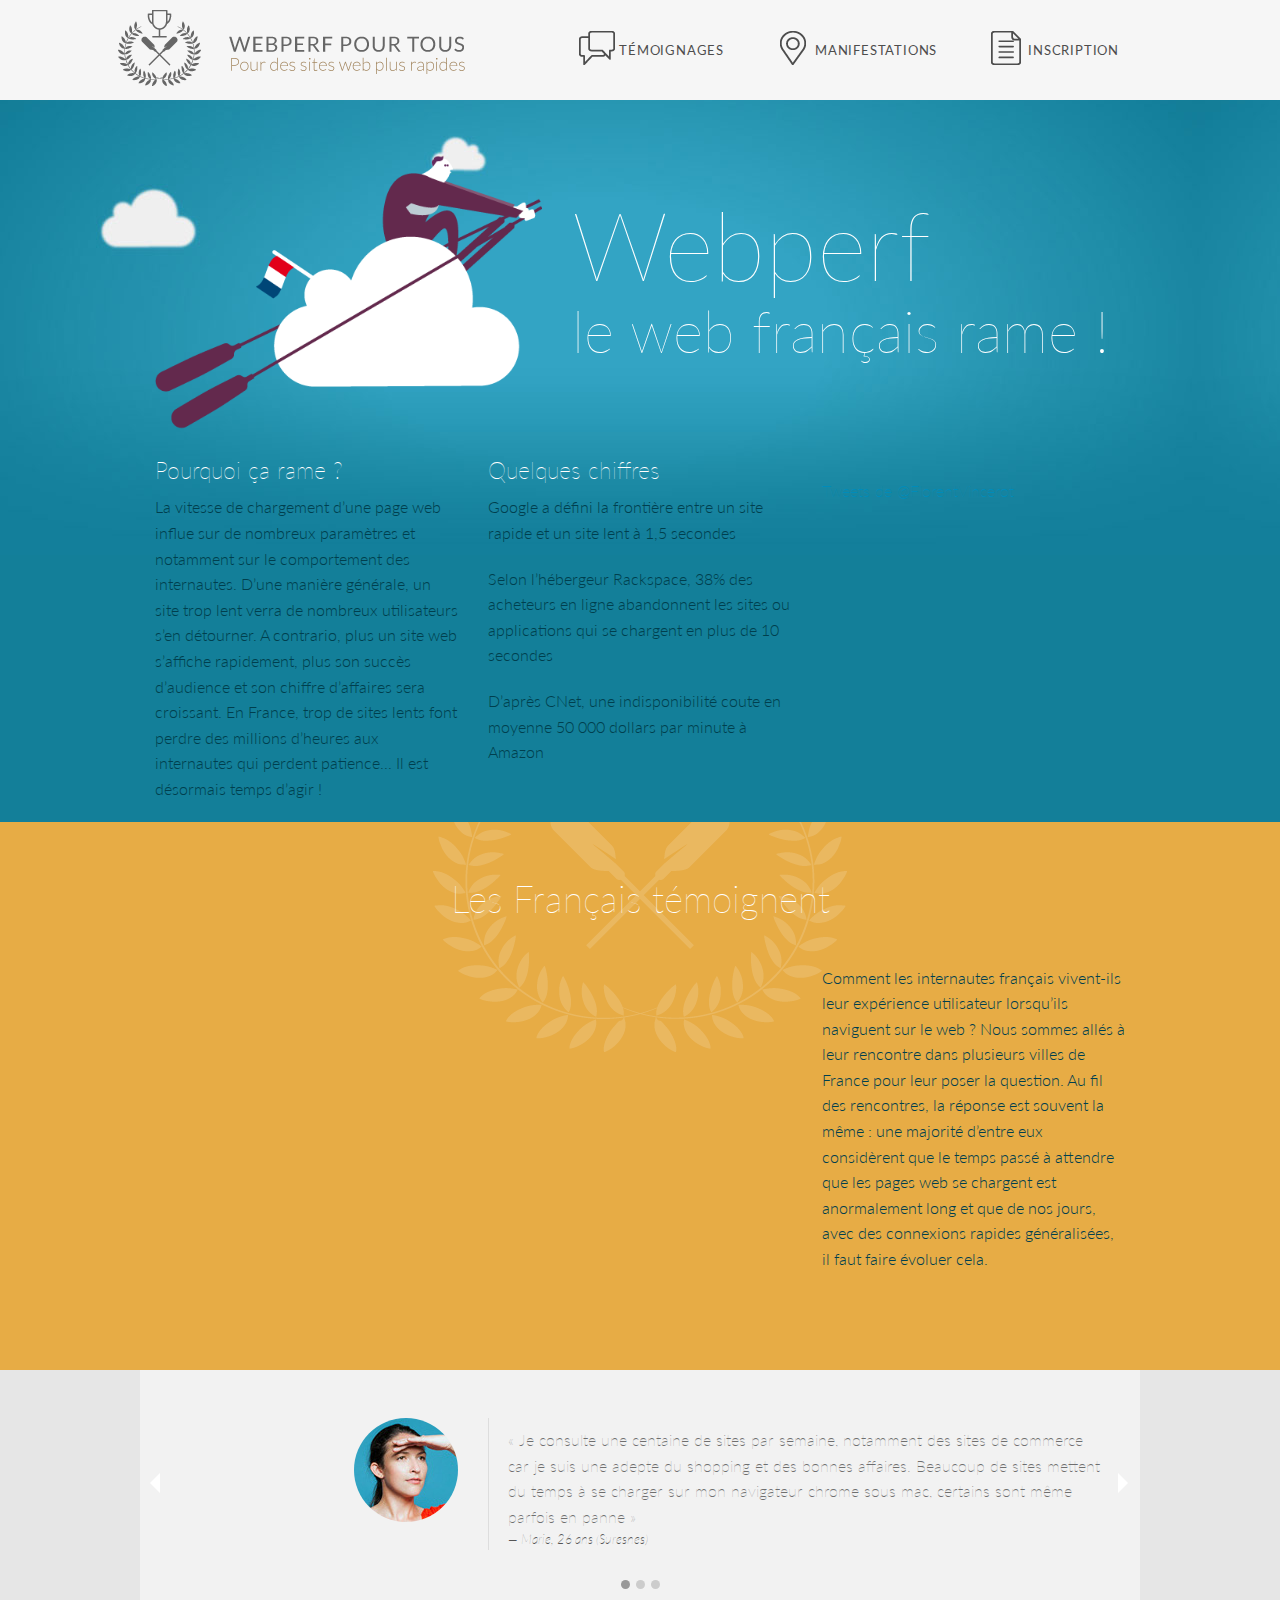
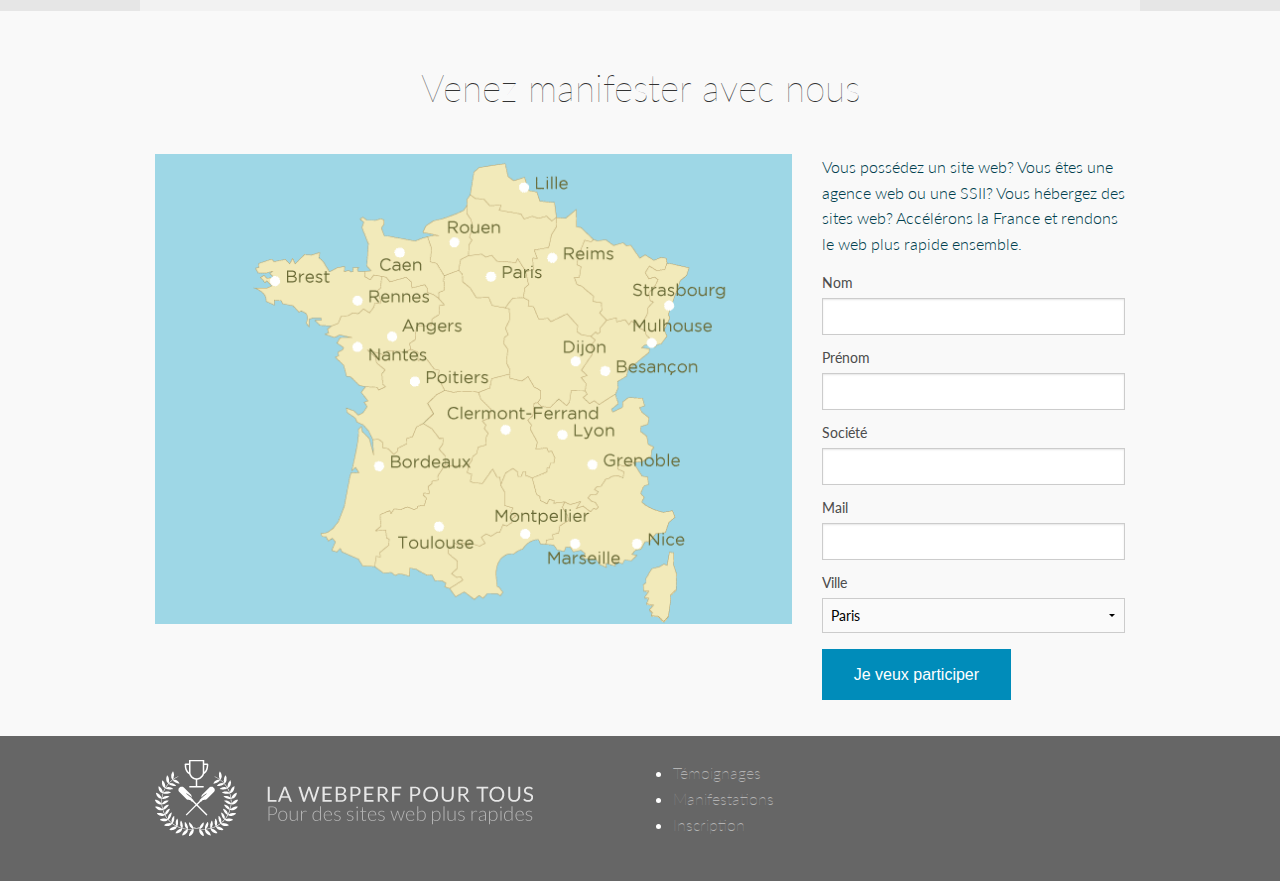
==== commit f2d944b1: "menu stable" ====
--- a/foundation-5/index.html
+++ b/foundation-5/index.html
@@ -26,12 +26,11 @@
 <body>
 			<div class="cbp-af-header">
 				<div class="cbp-af-inner">
-					<h1>LA WEBPERF POUR TOUS</h1>
+					<img src="img/logoTxt.png" alt="logoTxt">
 					<nav>
-						<a href="#">Broccoli</a>
-						<a href="#">Almonds</a>
-						<a href="#">Pears</a>
-						<a href="#">Oranges</a>
+						<a href="#video" class="temoignages"> Témoignages</a>
+						<a href="#map" class="manifestations"> Manifestations</a>
+						<a href="#map" class="inscription"> Inscription</a>
 					</nav>
 				</div>
 			</div>
@@ -80,7 +79,7 @@
   </div>
 -->
   <!-- body content here -->
-<div id="index" style="margin-top:14em">
+<div id="index" style="margin-top:5em">
 <section id="home-hero" class="hero" style="background-color:#1a85a1; background-image:url(img/hero.jpg); height:475px;">
 	<div class="row">
 		<div class="medium-4 large-5 column">
--- a/foundation-5/css/component.css
+++ b/foundation-5/css/component.css
@@ -5,7 +5,7 @@
 	width: 100%;
 	background: #f6f6f6;
 	z-index: 10000;
-	height: 230px;
+	height: 100px;
 	overflow: hidden;
 	-webkit-transition: height 0.3s;
 	-moz-transition: height 0.3s;
@@ -19,25 +19,63 @@
 	padding: 0 1.875em;
 }
 
-.cbp-af-header h1,
+.cbp-af-header img,
 .cbp-af-header nav {
 	display: inline-block;
 	position: relative;
 }
 
  /* We just have one-lined elements, so we'll center the elements with the line-height set to the height of the header */
-.cbp-af-header h1,
+.cbp-af-header img,
 .cbp-af-header nav a {
-	line-height: 230px;
+	line-height: 100px;
 }
+/*
+.temoignages:before {
+content: "";
+display: block;
+position: absolute;
+z-index: -1;
+top: 28px;
+left: 10px;
+width:42px;
+height: 42px;
+background: url(../img/icone42x.png) no-repeat;
+}
+.manifestations:before {
+content: "";
+display: block;
+position: absolute;
+top: 28px;
+left:180px;
+width:42px;
+height: 42px;
+background: url(../img/icone42x.png) no-repeat;
+background-position-y: -42px;
+}
+.inscription:before {
+content: "";
+display: block;
+position: absolute;
+top: 28px;
+left:369px;
+width:42px;
+height: 42px;
+background: url(../img/icone42x.png) no-repeat;
+background-position-y: -84px;
+}
+*/
 
-.cbp-af-header h1 {
+
+
+.cbp-af-header img {
 	text-transform: uppercase;
 	color: #333;
 	letter-spacing: 4px;
-	font-size: 4em;
-	margin: 0;
+	font-size: 1.5em;
+	margin: 10px 0 0 0;
 	float: left;
+	max-width: 347px;
 }
 
 .cbp-af-header nav {
@@ -46,17 +84,21 @@
 
 .cbp-af-header nav a {
 	color: #aaa;
-	font-weight: 700;
-	margin: 0 0 0 20px;
-	font-size: 1.4em;
+	margin: 0 0 0 0px;
+	font-size: 1em;
+	color: #4d4d4d; font-weight: 400; text-transform: uppercase; font-size: 0.8rem; letter-spacing: 0.05rem;
+	padding: 15px 43px;
 }
+a.temoignages {	background: url(../img/icone42x.png) no-repeat;}
+a.manifestations {	background: url(../img/icone42x.png) no-repeat 0 -42px;}
+a.inscription {	background: url(../img/icone42x.png) no-repeat 0 -84px;}
 
 .cbp-af-header nav a:hover {
 	color: #333;
 }
 
 /* Transitions and class for reduced height */
-.cbp-af-header h1,
+.cbp-af-header img,
 .cbp-af-header nav a {
 	-webkit-transition: all 0.3s;
 	-moz-transition: all 0.3s;
@@ -64,16 +106,19 @@
 }
 
 .cbp-af-header.cbp-af-header-shrink {
-	height: 90px;
+	height: 60px;
 }
 
-.cbp-af-header.cbp-af-header-shrink h1,
+.cbp-af-header.cbp-af-header-shrink img,
 .cbp-af-header.cbp-af-header-shrink nav a {
-	line-height: 90px;
+	line-height: 60px;
+	font-size: 0.6rem;
 }
 
-.cbp-af-header.cbp-af-header-shrink h1 {
-	font-size: 2em;
+.cbp-af-header.cbp-af-header-shrink img {
+	font-size: 0.8em;
+	max-width: 250px;
+	margin-top: 3px;
 }
 
 /* Example Media Queries */
@@ -83,29 +128,30 @@
 		width: 100%;
 	}
 
-	.cbp-af-header h1,
+	.cbp-af-header img,
 	.cbp-af-header nav {
 		display: block;
-		margin: 0 auto;
+		margin: 10px auto;
 		text-align: center;
 		float: none;
 	}
 
-	.cbp-af-header h1,
+	.cbp-af-header img,
 	.cbp-af-header nav a {
 		line-height: 115px;
+		color: fuchsia;
 	}
 
 	.cbp-af-header nav a {
 		margin: 0 10px;
 	}
 
-	.cbp-af-header.cbp-af-header-shrink h1,
+	.cbp-af-header.cbp-af-header-shrink img,
 	.cbp-af-header.cbp-af-header-shrink nav a {
 		line-height: 45px;
 	}
 
-	.cbp-af-header.cbp-af-header-shrink h1 {
+	.cbp-af-header.cbp-af-header-shrink img {
 		font-size: 2em;
 	}
 
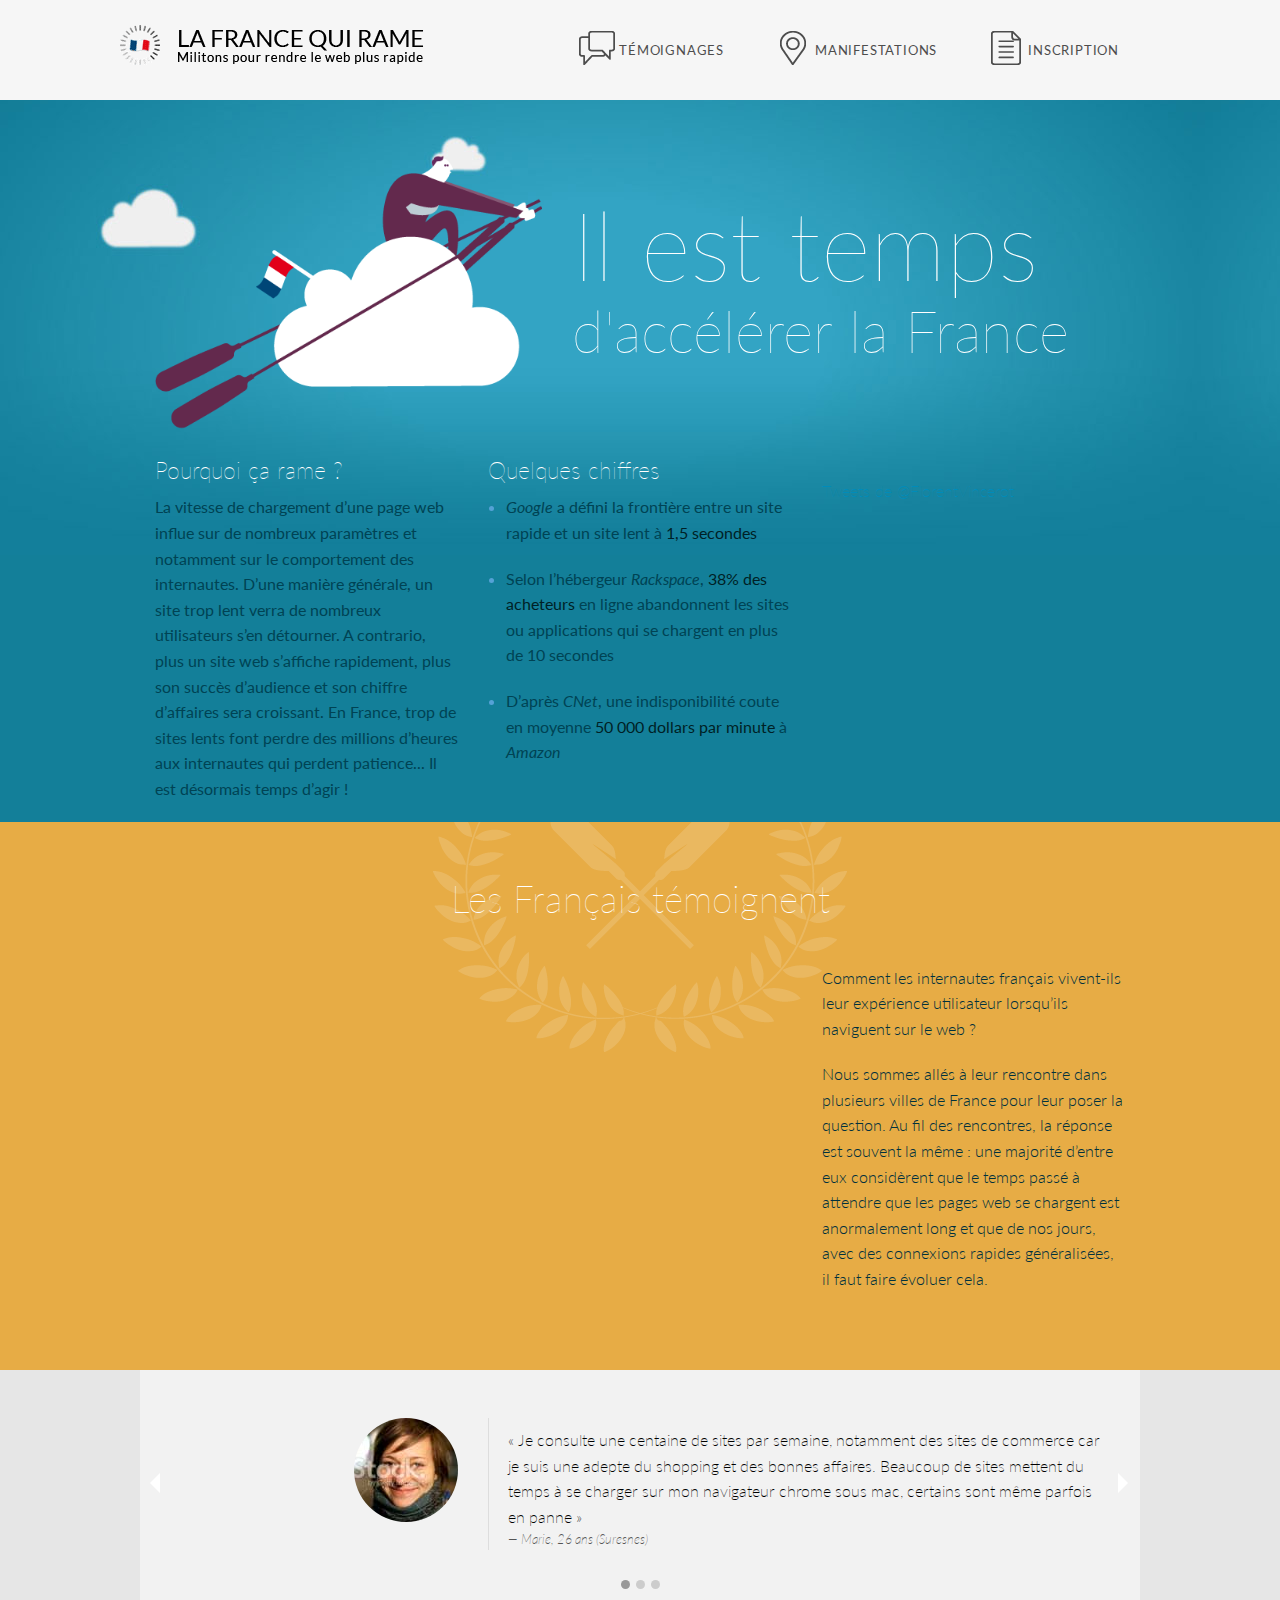
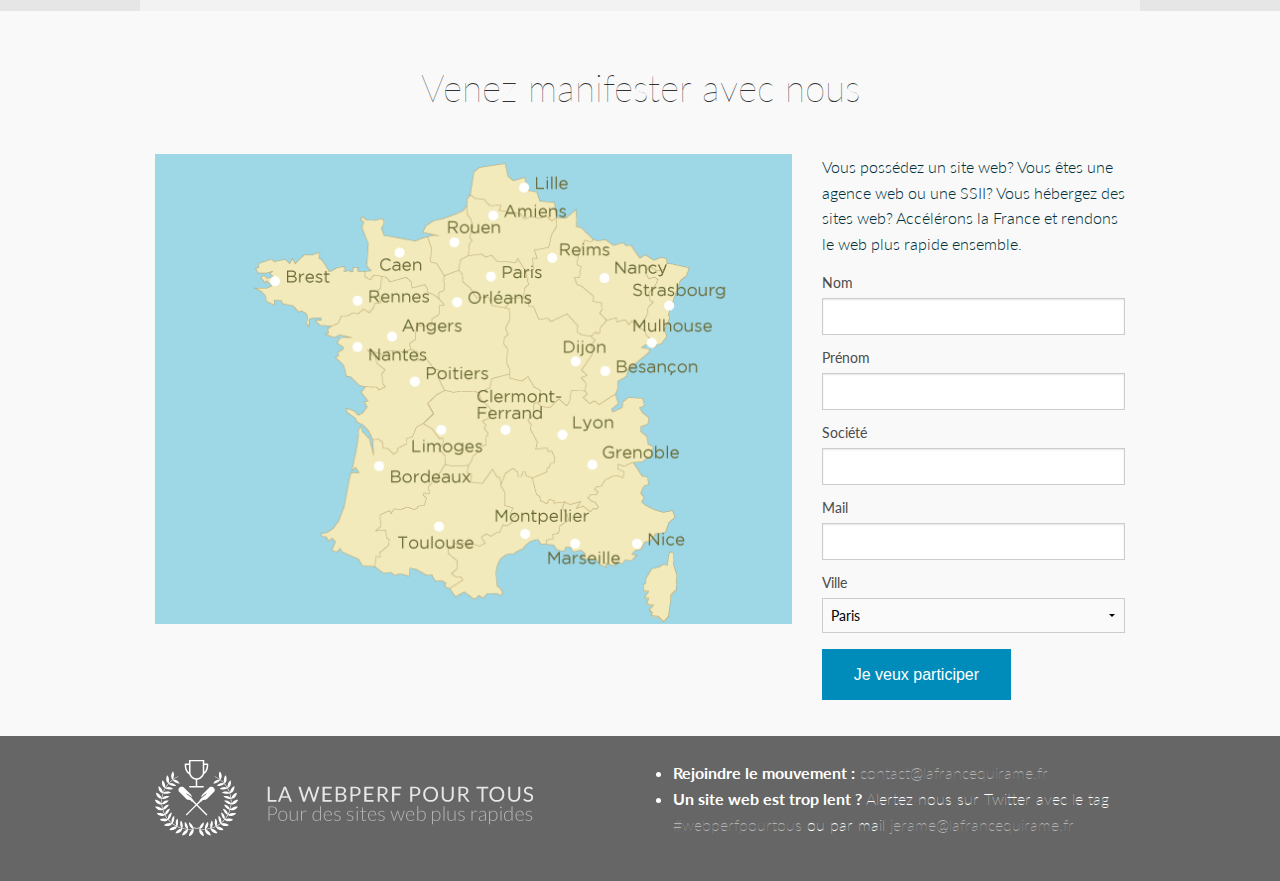
==== commit 0512a8b1: "new logo, some revisions" ====
--- a/foundation-5/index.html
+++ b/foundation-5/index.html
@@ -26,7 +26,7 @@
 <body>
 			<div class="cbp-af-header">
 				<div class="cbp-af-inner">
-					<img src="img/logoTxt.png" alt="logoTxt">
+					<img src="img/loading2.gif" alt="logoTxt">
 					<nav>
 						<a href="#video" class="temoignages"> Témoignages</a>
 						<a href="#map" class="manifestations"> Manifestations</a>
@@ -85,30 +85,35 @@
 		<div class="medium-4 large-5 column">
 			<img src="img/rameur.png" alt="rameur" height="475px">
 		</div>
-		<div id="widget-twitter" class="medium-8 large-7 column">
-			<h1>Webperf<br><small>le web français rame !</small></h1>
+		<div class="medium-8 large-7 column">
+			<h1>Il est temps<br><small>d'accélérer la France</small></h1>
 
 		</div>
 
 	</div>
 	<!------ deuxième étage #1a85a1 ---->
-	<div class="row clearfix">
+	<div class="row clearfix" id="hero">
 		<div class="medium-4 column">
 			<h4>Pourquoi ça rame ?</h4>
 			<p>La vitesse de chargement d’une page web influe sur de nombreux paramètres et notamment sur le comportement des internautes. D’une manière générale, un site trop lent verra de nombreux utilisateurs s’en détourner. A contrario, plus un site web s’affiche rapidement, plus son succès d’audience et son chiffre d’affaires sera croissant. En France, trop de sites lents font perdre des millions d’heures aux internautes qui perdent patience... Il est désormais temps d’agir !</p>
 		</div>
 		<div class="medium-4 column">
 			<h4>Quelques chiffres</h4>
-			<p>Google a défini la frontière entre un site rapide et un site lent à 1,5 secondes</p>
-			<p>Selon l’hébergeur Rackspace, 38% des acheteurs en ligne abandonnent les sites ou applications qui se chargent en plus de 10 secondes</p>
-			<p>D’après CNet, une indisponibilité coute en moyenne 50 000 dollars par minute à Amazon</p>
+			<ul>
+			<li><p><i>Google</i> a défini la frontière entre un site rapide et un site lent à <b>1,5 secondes</b></p></li>
+			<li><p>Selon l’hébergeur <i>Rackspace</i>, <b>38% des acheteurs</b> en ligne abandonnent les sites ou applications qui se chargent en plus de 10 secondes</p></li>
+			<li><p>D’après <i>CNet</i>, une indisponibilité coute en moyenne <b>50 000 dollars par minute</b> à <i>Amazon</i></p></li>
+			</ul>
+			
+			
+			
 		</div>
 		<div class="medium-4 column">
 			<aside style="margin:2rem 0 2rem 0; height:260px;">
 			 <a class="twitter-timeline" href="https://twitter.com/FlorentVincerot" data-widget-id="425033422533177344">Tweets de @FlorentVincerot</a>
 <script>!function(d,s,id){var js,fjs=d.getElementsByTagName(s)[0],p=/^http:/.test(d.location)?'http':'https';if(!d.getElementById(id)){js=d.createElement(s);js.id=id;js.src=p+"://platform.twitter.com/widgets.js";fjs.parentNode.insertBefore(js,fjs);}}(document,"script","twitter-wjs");</script>
 			</aside>
-		</div>
+					</div>
 	</div>
 
 
@@ -124,10 +129,9 @@
   <iframe src="http://www.youtube.com/embed/aiBt44rrslw" width="400" height="225" frameborder="0" webkitAllowFullScreen mozallowfullscreen allowFullScreen></iframe>
   			</div>
 
-
   		</div>
   		<div class="small-12 medium-5 large-4 column">
-		<p>Comment les internautes français vivent-ils leur expérience utilisateur lorsqu’ils naviguent sur le web ? Nous sommes allés à leur rencontre dans plusieurs villes de France pour leur poser la question. Au fil des rencontres, la réponse est souvent la même : une majorité d’entre eux considèrent que le temps passé à attendre que les pages web se chargent est anormalement long et que de nos jours, avec des connexions rapides généralisées, il faut faire évoluer cela.</p>
+		<p>Comment les internautes français vivent-ils leur expérience utilisateur lorsqu’ils naviguent sur le web ? </p><p>Nous sommes allés à leur rencontre dans plusieurs villes de France pour leur poser la question. Au fil des rencontres, la réponse est souvent la même : une majorité d’entre eux considèrent que le temps passé à attendre que les pages web se chargent est anormalement long et que de nos jours, avec des connexions rapides généralisées, il faut faire évoluer cela.</p>
 		</div>
 <!--
 	<div class="small-12 medium-10 medium-offset-2 large-4 large-offset-0 column"><h2>Les français rament</h2>
@@ -146,7 +150,7 @@
 		<ul class="example-orbit-content" data-orbit style="margin-top:3em;">
   <li data-orbit-slide="headline-1">
     <div class="small-3 medium-4 column">
-    <img src="img/avatar.jpg" alt="avatar" width="104" height="104" style="border-radius:100%;" class="right">
+    <img src="img/avatar003.jpg" alt="avatar" width="104" height="104" style="border-radius:100%;" class="right">
     </div>
     <div class="small-9 medium-8 column">
 		<blockquote>« Je consulte une centaine de sites par semaine, notamment des sites de commerce car je suis une adepte du shopping et des bonnes affaires. Beaucoup de sites mettent du temps à se charger sur mon navigateur chrome sous mac, certains sont même parfois en panne »<cite>Marie, 26 ans (Suresnes)</cite>
@@ -155,7 +159,7 @@
   </li>
   <li data-orbit-slide="headline-2">
     <div class="small-4 medium-4 column">
-    <img src="img/avatar.jpg" alt="avatar" width="104" height="104" style="border-radius:100%;" class="right">
+    <img src="img/avatar002.jpg" alt="avatar" width="104" height="104" style="border-radius:100%;" class="right">
     </div>
     <div class="small-8 medium-8 column">
 		<blockquote>« Passionné de photographie, je charge énormément d’images au cours de ma navigation web. Les sites que je consulte sont souvent lents et j’ai l’impression de perdre mon temps alors que je dispose d’une connexion en fibre optique »<cite>Hervé, 43 ans (Lyon)</cite>
@@ -164,7 +168,7 @@
   </li>
   <li data-orbit-slide="headline-3">
     <div class="small-3 medium-4 column">
-    <img src="img/avatar.jpg" alt="avatar" width="104" height="104" style="border-radius:100%;" class="right">
+    <img src="img/avatar001.jpg" alt="avatar" width="104" height="104" style="border-radius:100%;" class="right">
     </div>
     <div class="small-9 medium-8 column">
 		<blockquote>« J’ai changé de fournisseur d’accès en pensant que mon surf en ligne allait s’améliorer mais j’ai compris que c’était en fait les sites web qui mettaient beaucoup trop de temps à se charger »<cite>Sophie, 32 ans (Angers)</cite>
@@ -240,6 +244,10 @@
 <option>Poitiers
 <option>Rouen
 <option>Mulhouse
+<option>Orléans
+<option>Limoges
+<option>Amiens
+<option>Nancy
 <option>Ma ville n'est pas listée
 
 
@@ -262,14 +270,13 @@
 
 <div id="footer">
 		<div class="row clearfix">
-	<div class="medium-8 large-6 column">
+	<div class="medium-6 large-6 column">
 <a href="#index" id="logoWhite"><img src="img/logoTxtWhite.png" alt="logoTxt"></a>
 	</div>
-	<div class="medium-4 large-6 column">
+	<div class="medium-6 large-6 column">
 		<ul>
-			<li><a href="#video"> Témoignages</a></li>
-			<li><a href="#map"> Manifestations</a></li>
-			<li><a href="#map"> Inscription</a></li>
+			<li><b>Rejoindre le mouvement :</b><a href="#video"> contact@lafrancequirame.fr</a></li>
+			<li><b>Un site web est trop lent ?</b> Alertez nous sur Twitter avec le tag <a href="#map">#webperfpourtous </a>ou par mail <a href="#map">jerame@lafrancequirame.fr</a></li>
 		</ul>
 	</div>
 	</div>
--- a/foundation-5/css/component.css
+++ b/foundation-5/css/component.css
@@ -139,7 +139,6 @@
 	.cbp-af-header img,
 	.cbp-af-header nav a {
 		line-height: 115px;
-		color: fuchsia;
 	}
 
 	.cbp-af-header nav a {
--- a/foundation-5/css/app.css
+++ b/foundation-5/css/app.css
@@ -17,6 +17,7 @@
 li.temoignage {}
 li.manif {background-position-y: -42px;}
 li.sign {background-position-y: -84px;}
+blockquote {font-weight:200; color: #000;}
 
 /*
 .top-bar {background-color: #eeeaea; height:64px; padding-top: 4px;}
@@ -49,7 +50,11 @@
 
 
 
-#home-hero p{color: #003F4E ; font-family: 'Lato', sans-serif; font-weight: 300;}
+#home-hero p{color:#00313d /*#003F4E*/; font-family: 'Lato', sans-serif; font-weight: 300;}
+#hero p {font-weight: 400; color: #004354;}
+#hero p b{font-weight: 400; color: #001f26;}
+#hero ul {color: #55a2d6;}
+
 
 #video {background-color:#E7AC45;}
 
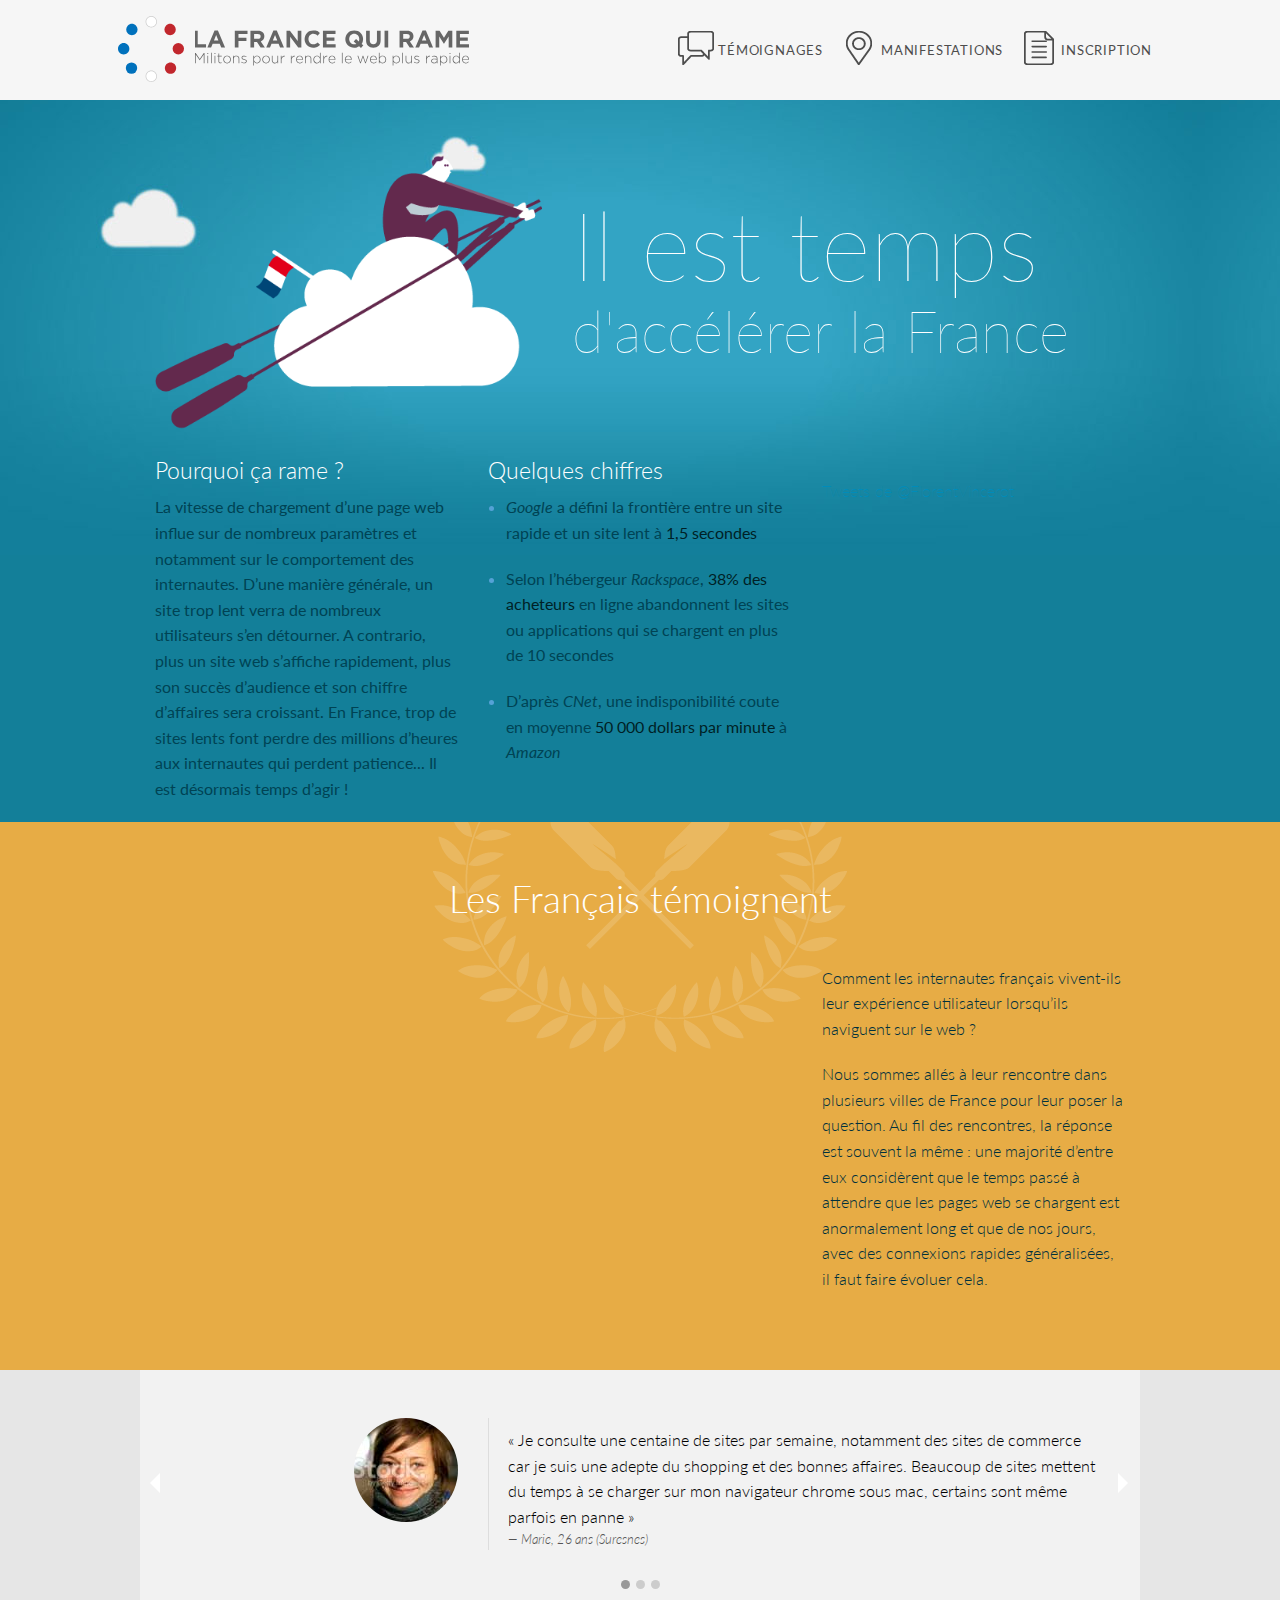
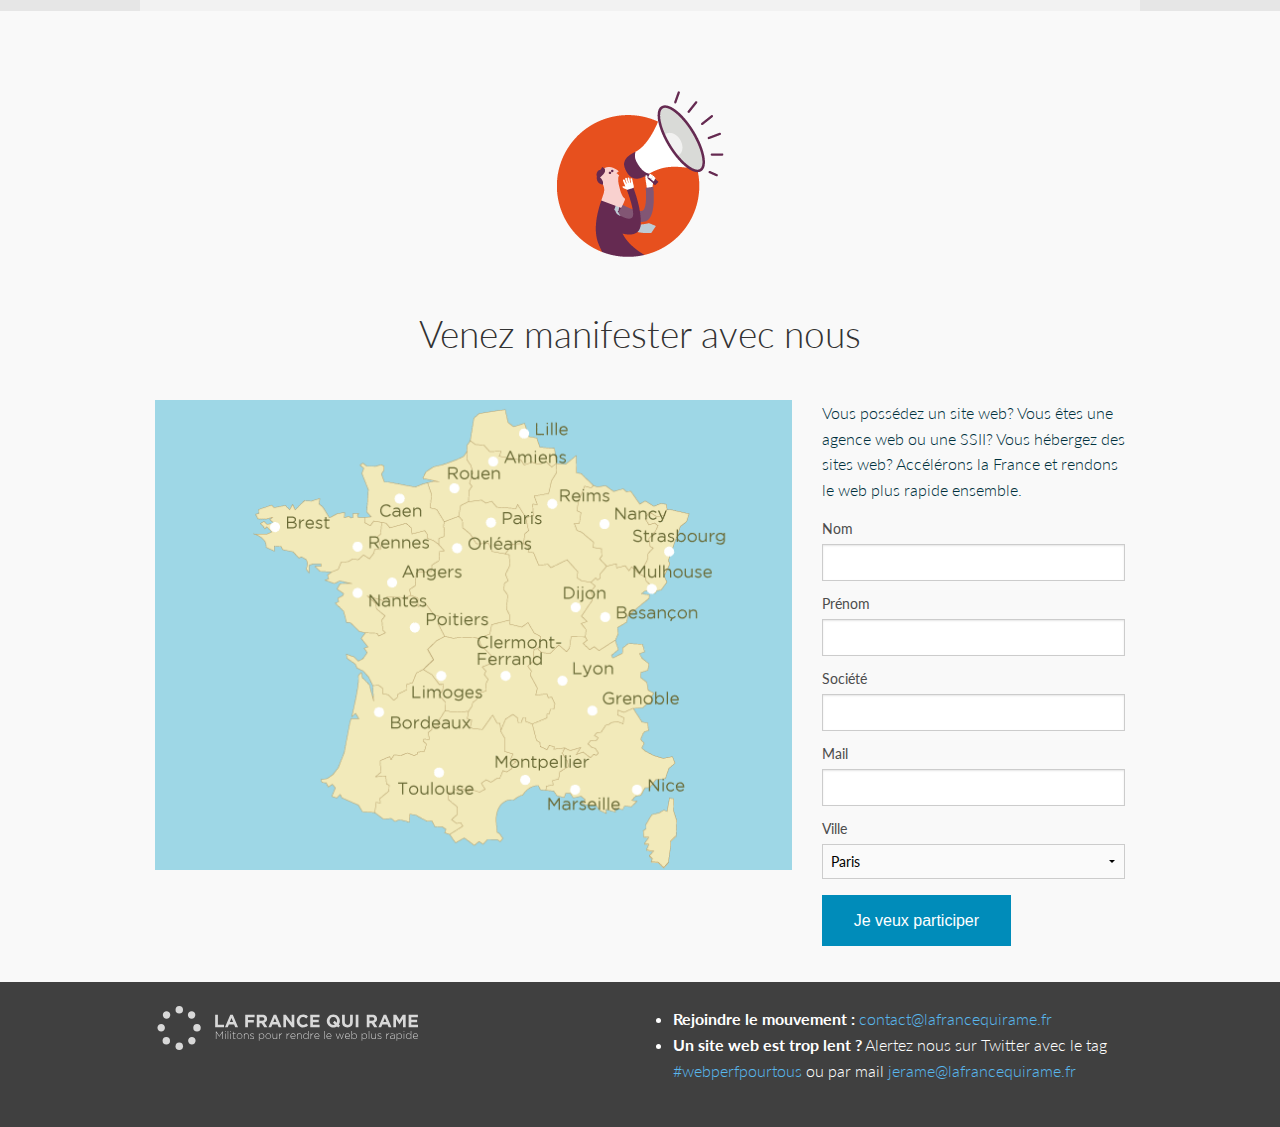
==== commit b12421eb: "design optimisation" ====
--- a/foundation-5/index.html
+++ b/foundation-5/index.html
@@ -1,6 +1,6 @@
 <!DOCTYPE html>
 <!--[if IE 9]><html class="lt-ie10" lang="en" > <![endif]-->
-<html class="no-js" lang="en" >
+<html class="no-js" lang="en" id="index" >
 
 <head>
   <meta charset="utf-8">
@@ -23,14 +23,19 @@
   <script src="js/vendor/custom.modernizr.js"></script>
 
 </head>
-<body>
+<body >
 			<div class="cbp-af-header">
 				<div class="cbp-af-inner">
-					<img src="img/loading2.gif" alt="logoTxt">
-					<nav>
+				<div id="logoBloc"><a href="#index">
+				<img src="img/circles.svg" alt="logoTxt" id="circle"><img src="img/logo_txt_nu.svg" id="circleTxt"></a>
+				</div>
+<!-- 									<img src="img/loadingFR.gif" alt="logoTxt"> -->
+
+<!-- 					<img src="img/logo_txt_c.svg" alt="logoTxt" id="headerLogo"> -->
+					<nav id="menuNav">
 						<a href="#video" class="temoignages"> Témoignages</a>
 						<a href="#map" class="manifestations"> Manifestations</a>
-						<a href="#map" class="inscription"> Inscription</a>
+						<a href="#sign" class="inscription"> Inscription</a>
 					</nav>
 				</div>
 			</div>
@@ -79,7 +84,7 @@
   </div>
 -->
   <!-- body content here -->
-<div id="index" style="margin-top:5em">
+<div style="margin-top:5em">
 <section id="home-hero" class="hero" style="background-color:#1a85a1; background-image:url(img/hero.jpg); height:475px;">
 	<div class="row">
 		<div class="medium-4 large-5 column">
@@ -183,7 +188,8 @@
 	<!------ cinquième étage ---->
 	<div id="map">
 	<div class="row clearfix">
-		<h2 style="color:#333;" class="text-center">Venez manifester avec nous</h2>
+	<div class="text-center" style="margin-top:5em;"><img src="img/megaphone.png" alt="megaphone" width="167" height="166" id="sign"></div>
+		<h2 style="color:#333;" class="text-center" >Venez manifester avec nous</h2>
 		
 
 		<div class="small-12 medium-6 large-8 column">
@@ -271,7 +277,7 @@
 <div id="footer">
 		<div class="row clearfix">
 	<div class="medium-6 large-6 column">
-<a href="#index" id="logoWhite"><img src="img/logoTxtWhite.png" alt="logoTxt"></a>
+<a href="#index" id="logoWhite"><img src="img/logo_txt_b.svg" alt="logoTxt" width="400" class="bottomLogo" style="max-width:56%; opacity:0.8;"></a>
 	</div>
 	<div class="medium-6 large-6 column">
 		<ul>
@@ -319,6 +325,8 @@
 
   <script src="js/vendor/jquery.js"></script>
   <script src="js/foundation.min.js"></script>
+  <script src="js/jquery.scrollTo.min.js"></script>
+
   <script>
 $(document).foundation({
   orbit: {
@@ -333,8 +341,20 @@
   }
 });
 </script>
+<script type="text/javascript">
+    $(document).ready(function() {
+ 
+        $("#menuNav a").click(function() {
+            $.scrollTo($(this).attr("href"), 800);
+            return false;
+        });
+ 
+    });
+</script>
 		<!-- classie.js by @desandro: https://github.com/desandro/classie -->
+<!--
 		<script src="js/classie.js"></script>
 		<script src="js/cbpAnimatedHeader.min.js"></script>
+-->
 </body>
 </html>--- a/foundation-5/css/component.css
+++ b/foundation-5/css/component.css
@@ -5,7 +5,7 @@
 	width: 100%;
 	background: #f6f6f6;
 	z-index: 10000;
-	height: 100px;
+/* 	height: 100px; */
 	overflow: hidden;
 	-webkit-transition: height 0.3s;
 	-moz-transition: height 0.3s;
@@ -87,7 +87,10 @@
 	margin: 0 0 0 0px;
 	font-size: 1em;
 	color: #4d4d4d; font-weight: 400; text-transform: uppercase; font-size: 0.8rem; letter-spacing: 0.05rem;
-	padding: 15px 43px;
+	padding-top: 15px;
+	padding-bottom: 15px;
+	padding-right: 10px;
+	padding-left: 43px;
 }
 a.temoignages {	background: url(../img/icone42x.png) no-repeat;}
 a.manifestations {	background: url(../img/icone42x.png) no-repeat 0 -42px;}
@@ -106,7 +109,7 @@
 }
 
 .cbp-af-header.cbp-af-header-shrink {
-	height: 60px;
+	height: 81px;
 }
 
 .cbp-af-header.cbp-af-header-shrink img,
@@ -130,11 +133,12 @@
 
 	.cbp-af-header img,
 	.cbp-af-header nav {
-		display: block;
+/* 		display: block; */
 		margin: 10px auto;
 		text-align: center;
-		float: none;
+/* 		float: none; */
 	}
+	.cbp-af-header nav {display: none;}
 
 	.cbp-af-header img,
 	.cbp-af-header nav a {
--- a/foundation-5/css/app.css
+++ b/foundation-5/css/app.css
@@ -10,6 +10,7 @@
 
 #logotype {font-size: 1.2rem; line-height: 1rem; margin-top: 1rem;}
 #logotype span {font-size: 0.8rem;}
+#headerLogo {max-width: 30%; margin-top: 2rem;}
 
 
 li.temoignage, li.manif,li.sign {background: url(../img/icone42x.png) no-repeat;}
@@ -17,7 +18,8 @@
 li.temoignage {}
 li.manif {background-position-y: -42px;}
 li.sign {background-position-y: -84px;}
-blockquote {font-weight:200; color: #000;}
+blockquote {font-weight:300; color: #000;}
+
 
 /*
 .top-bar {background-color: #eeeaea; height:64px; padding-top: 4px;}
@@ -39,12 +41,14 @@
 .top-bar-section ul li > a:hover {color: #4D4D4D;}
 */
 
-#home-hero h1, #home-hero h2, #home-hero h1 small, #home-hero h4{color:#FFF; font-family: 'Lato', sans-serif; font-weight: 100;}
+#home-hero h1, #home-hero h2, #home-hero h1 small, #home-hero h4{color:#FFF; font-family: 'Lato', sans-serif;}
+#home-hero h1 {font-weight: 100;}
 
 #home-hero h1{line-height: 4.5rem; margin-top: 8rem; font-size: 6rem;margin-bottom: 3rem;}
 #home-hero h1 small {line-height: 1rem;}
 h2 {margin: 3.2rem 0 2.5rem 0;}
 #widget-twitter {}
+#menuNav {}
 
 
 
@@ -60,8 +64,9 @@
 
 #testimonial {background-color:#E6E6E6;}
 #map {background-color:#F9F9F9;}
-#footer { background-color: #666; padding: 1.5rem 0;}
-#footer a {color: #B3B3B3;}
+#footer { background-color: #404040; padding: 1.5rem 0;}
+#footer a, #footer ul {font-weight: 200;}
+#footer a {color: #B3B3B3; }
 #logoWhite {display: block; margin-bottom: 1rem;}
 
 .footer-bottom {
@@ -80,6 +85,43 @@
 .footer-bottom ul.links li a {color: rgb (102, 102, 102) !important; text-decoration: underline;}
 .footer-bottom ul.links li a:hover {color: rgb (119, 119, 119);}
 
+#footer a, #footer ul, #footer li {font-weight: 300;}
+#footer li {color:#fff;}
+#footer a {color:#59b8ef;}
+
+
+.orbit-bullets-container {
+    text-align: center !important;
+}
+/* animation logo .svg  */
+#logoBloc {width:35%; }
+#circle {max-width:18%; margin-top:1rem;}
+#circleTxt {max-width:75%; margin-left:0.7rem; margin-top:1.2rem;}
+
+@-webkit-keyframes rotation {
+  from { -webkit-transform: rotate(0deg) }
+  to { -webkit-transform: rotate(360deg) }
+}
+}
+@-moz-keyframes rotation {
+  0%   { -moz-transform: rotate(0deg) }
+  100% { -moz-transform: rotate(360deg) }
+}
+@-o-keyframes rotation {
+  0%   { -o-transform: rotate(0deg) }
+  100% { -o-transform: rotate(360deg) }
+}
+@keyframes rotation {
+  0%   { transform: rotate(0deg) }
+  100% { transform: rotate(360deg) }
+}
+#circle {
+  -webkit-animation: rotation 4s infinite linear; /* Safari 4+ */
+  -moz-animation:    rotation 4s infinite linear; /* Fx 5+ */
+  -o-animation:      rotation 4s infinite linear; /* Opera 12+ */
+  animation:         rotation 4s infinite linear; /* IE 10+ */
+}
+
 /* - - - - - - - - - - - - M E D I A    Q U E R I E S - - - - - - - - - - - -  */
 /*Small screens*/
 @media only screen { 
@@ -88,16 +130,44 @@
 } /* Define mobile styles */
 
 @media only screen and (max-width: 40em) { 
-	#home-hero h1{line-height: 2.5rem; margin-top: 1rem; font-size: 4rem;margin-bottom: 2rem;}
+	#home-hero h1{line-height: 3.2rem; margin-top: 1rem; font-size: 4rem;margin-bottom: 2rem; -webkit-font-smoothing: subpixel-antialiased;}
 	#home-hero h2, #home-hero h4{font-weight: 300;}
+	#menuNav {display: none;}
+	blockquote {font-weight:300; color: #000;}
+	#footer a, #footer ul, #footer li {font-weight: 300;}
+	#footer li {color:#fff;}
+	#footer a {color:#59b8ef;}
+	#headerLogo {max-width: 95%; margin-top: 0.5rem;}
+	#logoBloc {margin:0 auto; width:98%;}
+	#circle {max-width:18%; margin-top:0.2rem; float: left;}
+	#circleTxt {max-width:75%; margin-left:0.1rem; margin-top:0.2rem; float: right;}
+
+	
+/* 		.cbp-af-header img {max-width: 2000px;} */
+
+
+
+
 /* 	.fixed ul, #footer ul {width: 90%; margin: 0 auto; text-align: center; float: none;} */
 	
 } /* max-width 640px, mobile-only styles, use when QAing mobile issues */
 
 /* // Medium screens */
-@media only screen and (min-width: 40.063em) { } /* min-width 641px, medium screens */
+@media only screen and (min-width: 40.063em) { 
+/* 		#headerLogo {max-width: 50%;} */
+		.cbp-af-header img {max-width: 50%; margin-top: 0.5rem;}
 
-@media only screen and (min-width: 40.063em) and (max-width: 64em) { } /* min-width 641px and max-width 1024px, use when QAing tablet-only issues */
+} /* min-width 641px, medium screens */
+
+@media only screen and (min-width: 40.063em) and (max-width: 64em) { 
+		#home-hero h2, #home-hero h4{font-weight: 300;}
+			blockquote {font-weight:300; color: #000;}
+				#footer a, #footer ul, #footer li {font-weight: 300;}
+	#footer li {color:#fff;}
+	#footer a {color:#59b8ef;}
+
+
+} /* min-width 641px and max-width 1024px, use when QAing tablet-only issues */
 
 /* // Large screens */
 @media only screen and (min-width: 64.063em) { } /* min-width 1025px, large screens */
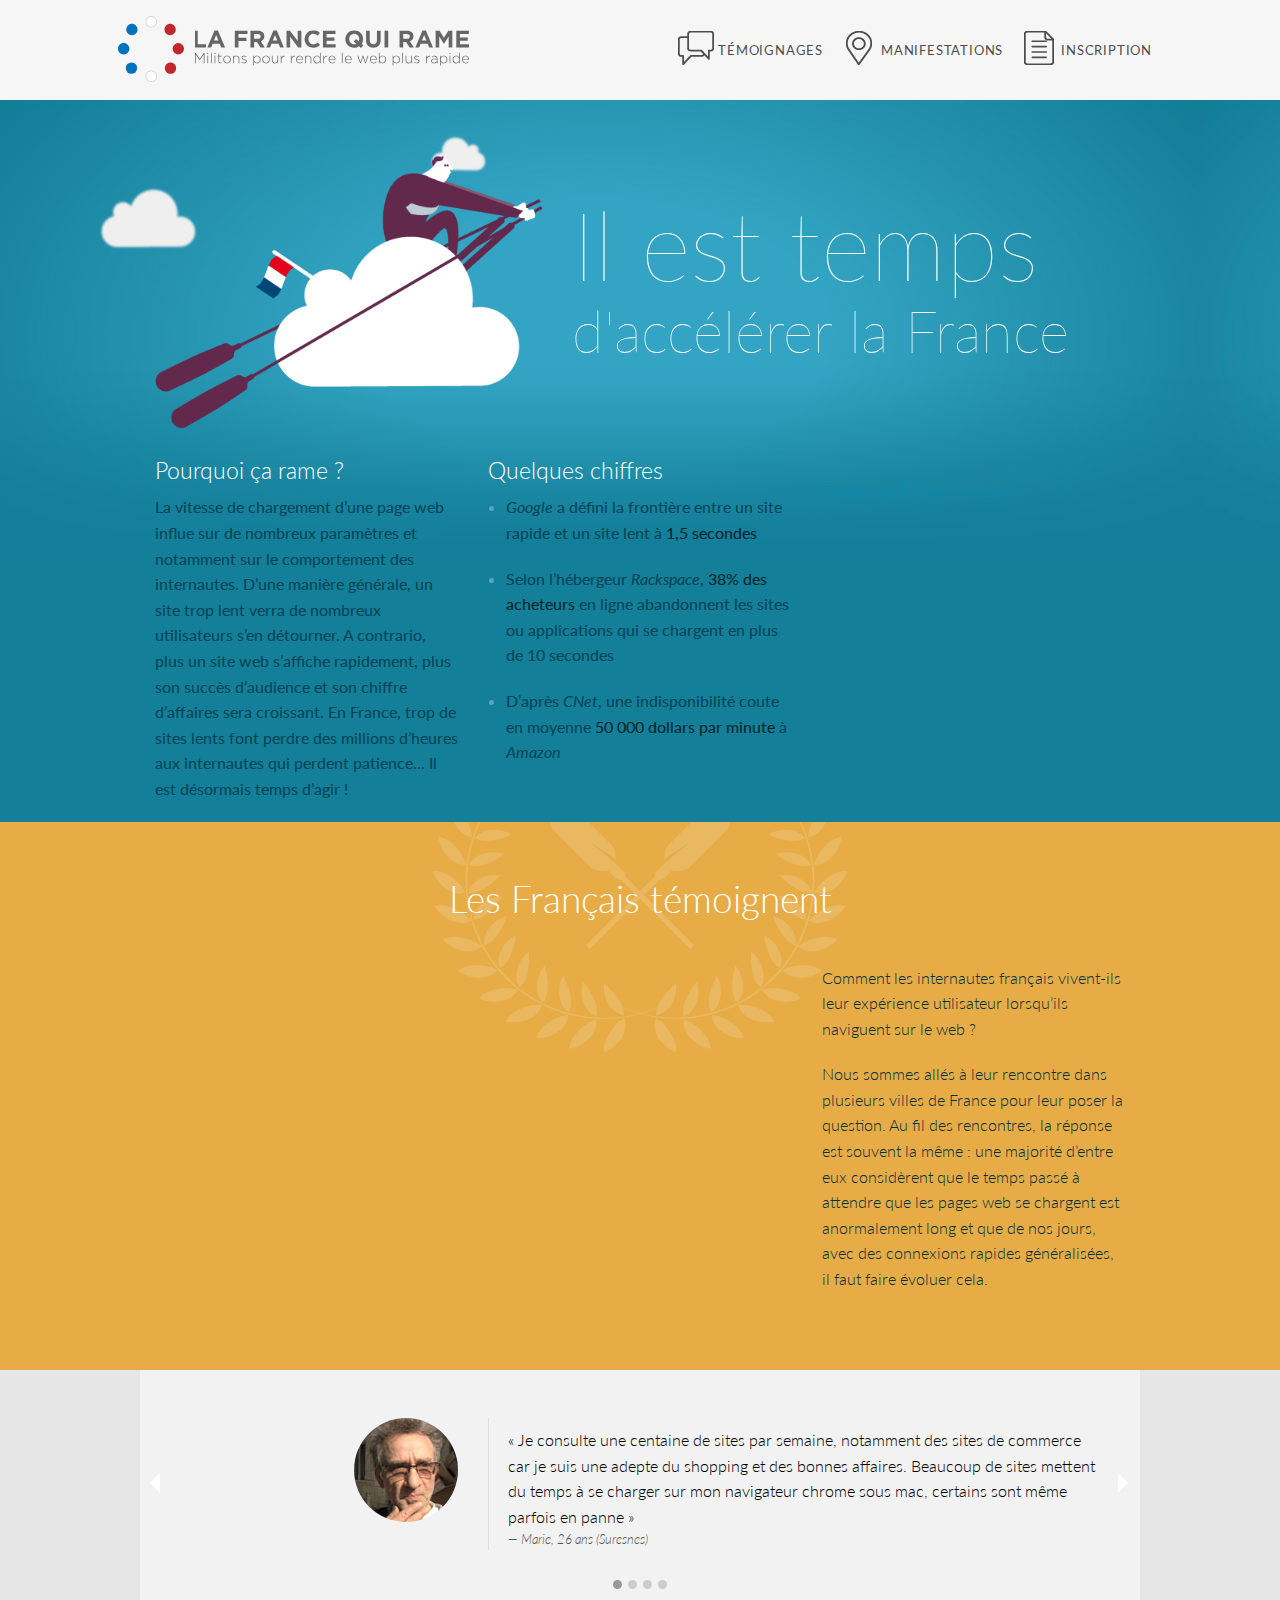
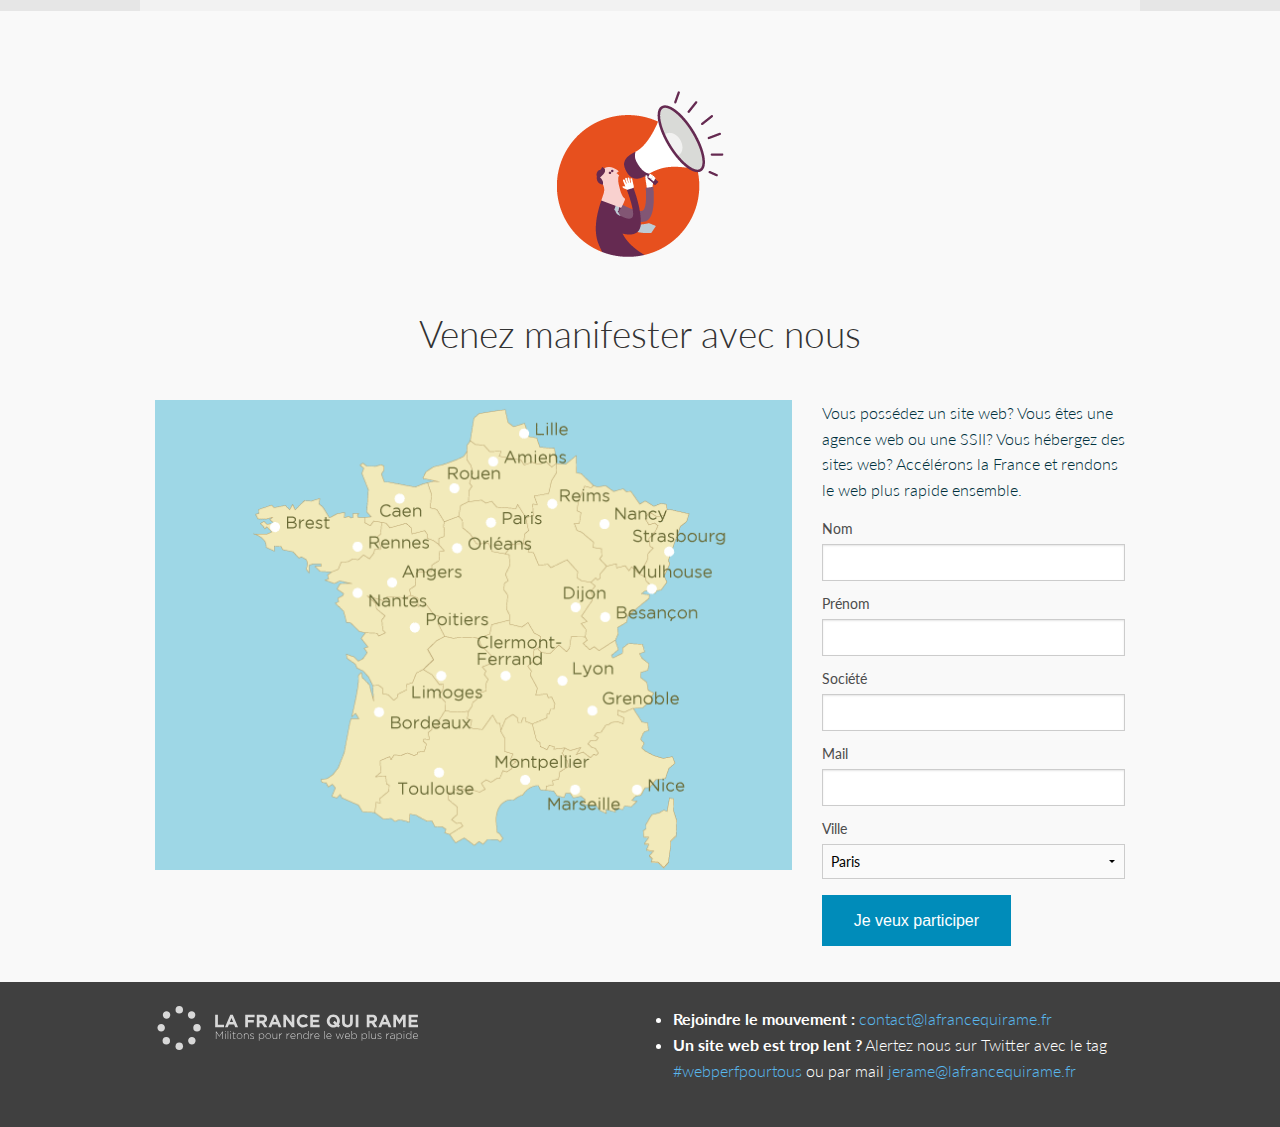
==== commit 7fe028db: "ajouts de portraits et favicon" ====
--- a/foundation-5/index.html
+++ b/foundation-5/index.html
@@ -180,6 +180,16 @@
 		</blockquote>
     </div>
   </li>
+    <li data-orbit-slide="headline-4">
+    <div class="small-3 medium-4 column">
+    <img src="img/avatar004.jpg" alt="avatar" width="104" height="104" style="border-radius:100%;" class="right">
+    </div>
+    <div class="small-9 medium-8 column">
+		<blockquote>« J’ai changé de fournisseur d’accès en pensant que mon surf en ligne allait s’améliorer mais j’ai compris que c’était en fait les sites web qui mettaient beaucoup trop de temps à se charger »<cite>Sophie, 32 ans (Angers)</cite>
+		</blockquote>
+    </div>
+  </li>
+
 </ul>
 	</div>
 	</div>
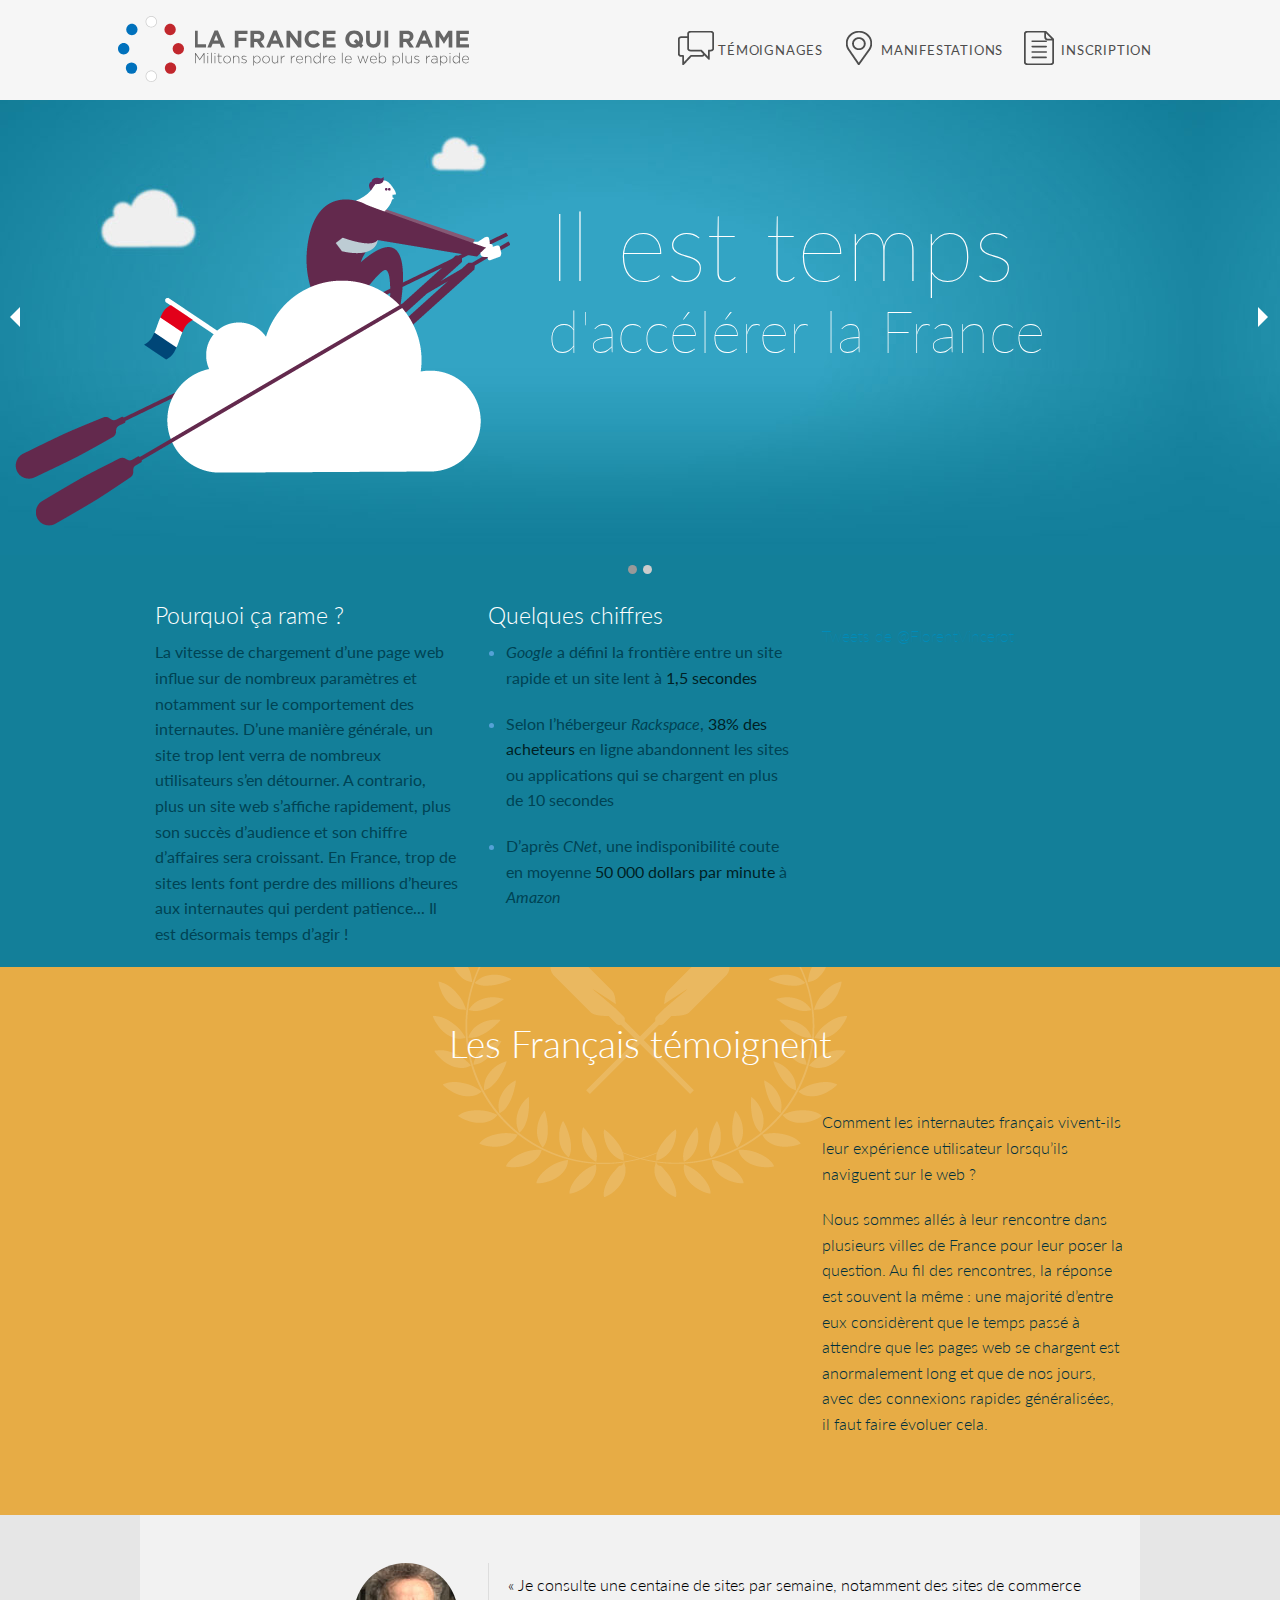
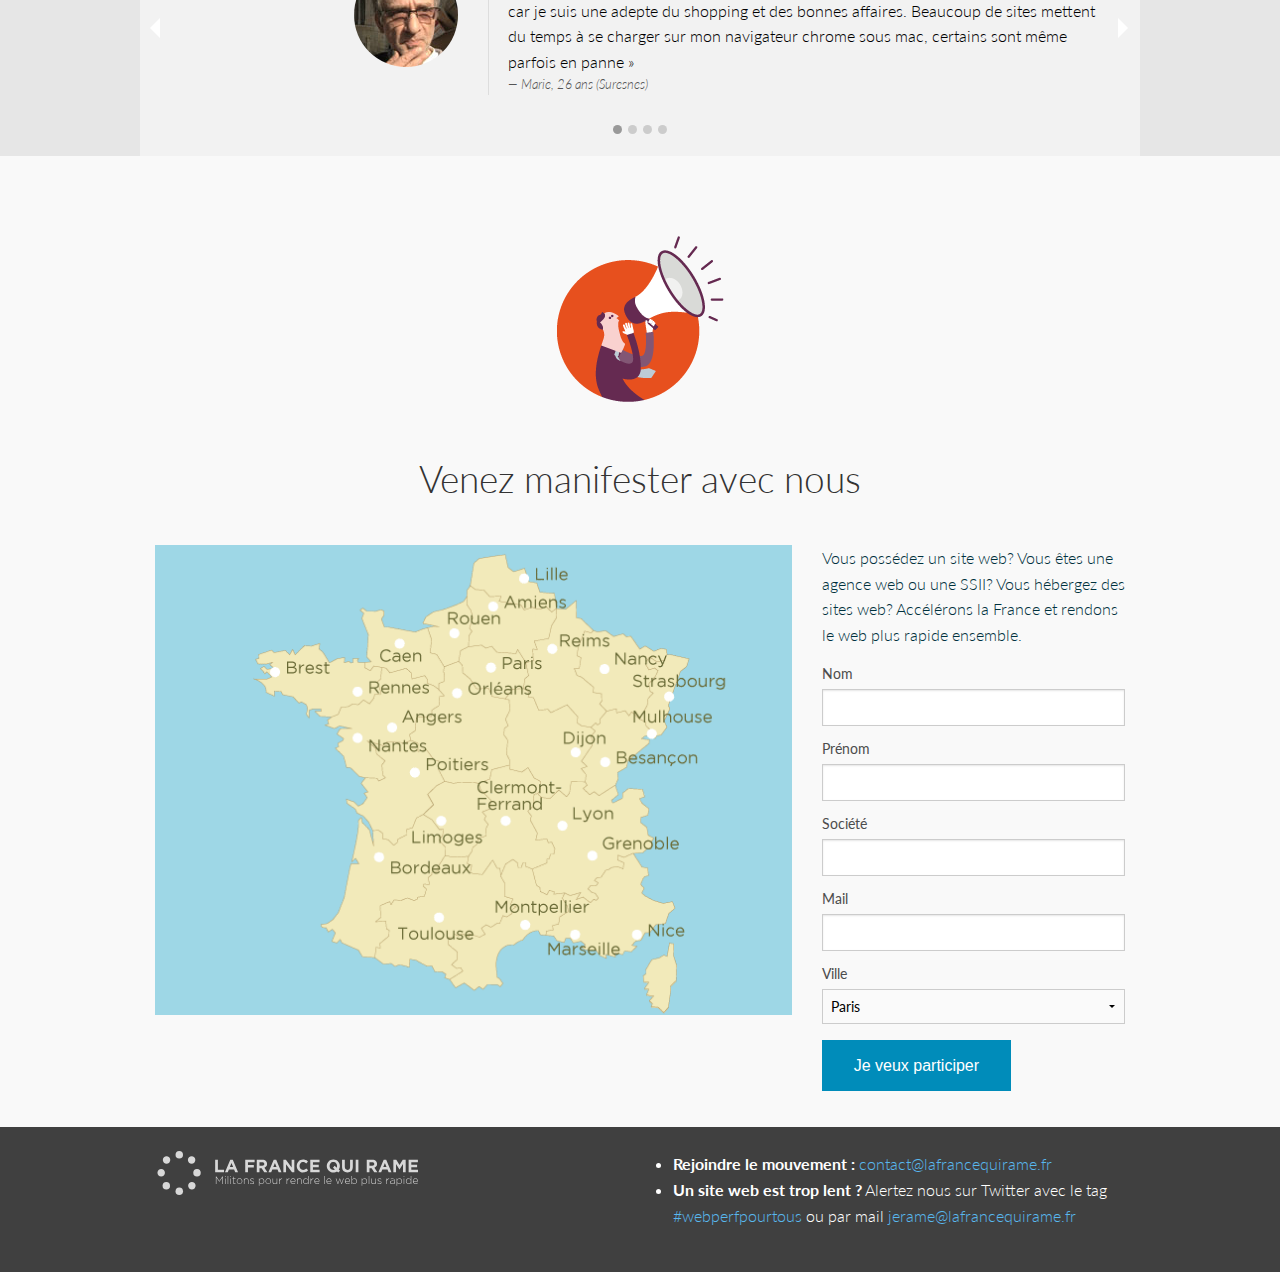
==== commit 8a20c0d5: "ajout d'un slider dans le header" ====
--- a/foundation-5/index.html
+++ b/foundation-5/index.html
@@ -85,7 +85,49 @@
 -->
   <!-- body content here -->
 <div style="margin-top:5em">
+
+
+
 <section id="home-hero" class="hero" style="background-color:#1a85a1; background-image:url(img/hero.jpg); height:475px;">
+
+
+			<ul class="example-orbit" data-orbit data-options="navigation_arrows: true; timer: true; timer_speed: 2000; animation_speed: 1000">
+				<li> 
+
+					<div class="small-4 medium-5 large-5 column">
+						<img src="img/rameur.png" alt="rameur" height="475px">
+					</div>
+					<div class="small-8 medium-7 large-7 column">
+						<h1>Il est temps<br><small>d'accélérer la France</small></h1>
+			
+					</div>
+
+
+				</li> 
+				<li> 
+					<!-- img/teaser_jetpack.png --> 
+					
+
+						<div class="small-12 medium-6 large-6 column">
+							<img src="img/rameur2.png" alt="rameur" height="475px">
+						</div>
+						<div class="small-12 medium-6 large-6 column">
+						<p style="color:#FFF; margin:3.5rem 0 0 0; font-size:1rem; text-transform:uppercase; ">Nous avons trouvés la solution pour rendre l'internet plus rapide</p>
+							<h1 style="line-height:4.5rem; font-size:4.5rem; margin-top:0;">Ne perdez pas de temps</h1>
+
+							<a href="#" class="button expand radius">Visitez Fasterize<br><img src="img/fasterize.png" style="width:200px;; margin:0.5rem auto;"></a>
+							
+							
+
+
+					</div>
+					
+					
+				</li> 
+			</ul>
+
+<!-- EX RAMEUR -->
+<!--
 	<div class="row">
 		<div class="medium-4 large-5 column">
 			<img src="img/rameur.png" alt="rameur" height="475px">
@@ -96,6 +138,9 @@
 		</div>
 
 	</div>
+-->
+<!-- / EX RAMEUR -->
+	
 	<!------ deuxième étage #1a85a1 ---->
 	<div class="row clearfix" id="hero">
 		<div class="medium-4 column">
--- a/foundation-5/css/app.css
+++ b/foundation-5/css/app.css
@@ -142,7 +142,6 @@
 	#circle {max-width:18%; margin-top:0.2rem; float: left;}
 	#circleTxt {max-width:75%; margin-left:0.1rem; margin-top:0.2rem; float: right;}
 
-	
 /* 		.cbp-af-header img {max-width: 2000px;} */
 
 
@@ -156,6 +155,9 @@
 @media only screen and (min-width: 40.063em) { 
 /* 		#headerLogo {max-width: 50%;} */
 		.cbp-af-header img {max-width: 50%; margin-top: 0.5rem;}
+		
+		
+    
 
 } /* min-width 641px, medium screens */
 
@@ -165,6 +167,7 @@
 				#footer a, #footer ul, #footer li {font-weight: 300;}
 	#footer li {color:#fff;}
 	#footer a {color:#59b8ef;}
+	#home-hero h1 {font-size: 4.5rem; line-height: 3rem;}
 
 
 } /* min-width 641px and max-width 1024px, use when QAing tablet-only issues */
@@ -172,7 +175,8 @@
 /* // Large screens */
 @media only screen and (min-width: 64.063em) { } /* min-width 1025px, large screens */
 
-@media only screen and (min-width: 64.063em) and (max-width: 90em) { } /* min-width 1024px and max-width 1440px, use when QAing large screen-only issues */
+@media only screen and (min-width: 64.063em) and (max-width: 90em) {		#home-hero h1 {font-size: 6rem;}
+ } /* min-width 1024px and max-width 1440px, use when QAing large screen-only issues */
 
 /* // XLarge screens */
 @media only screen and (min-width: 90.063em) { } /* min-width 1441px, xlarge screens */
